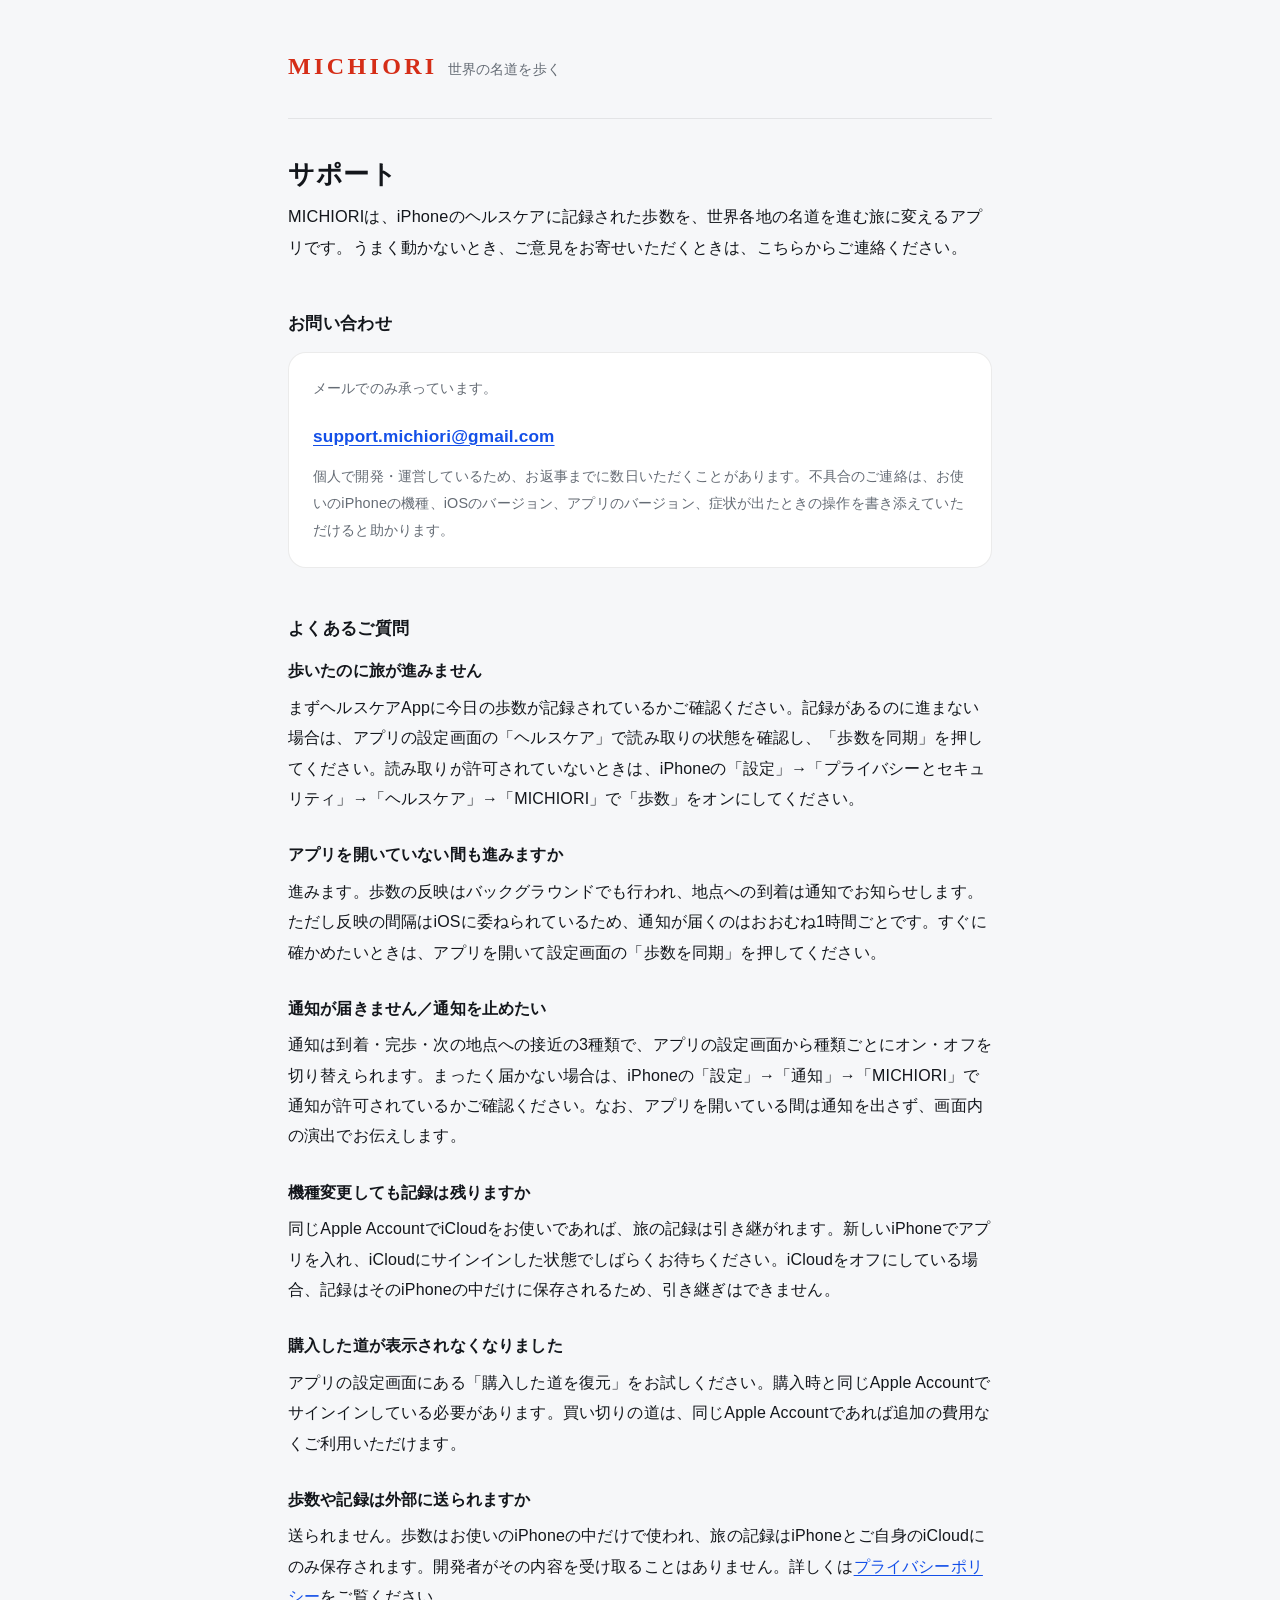
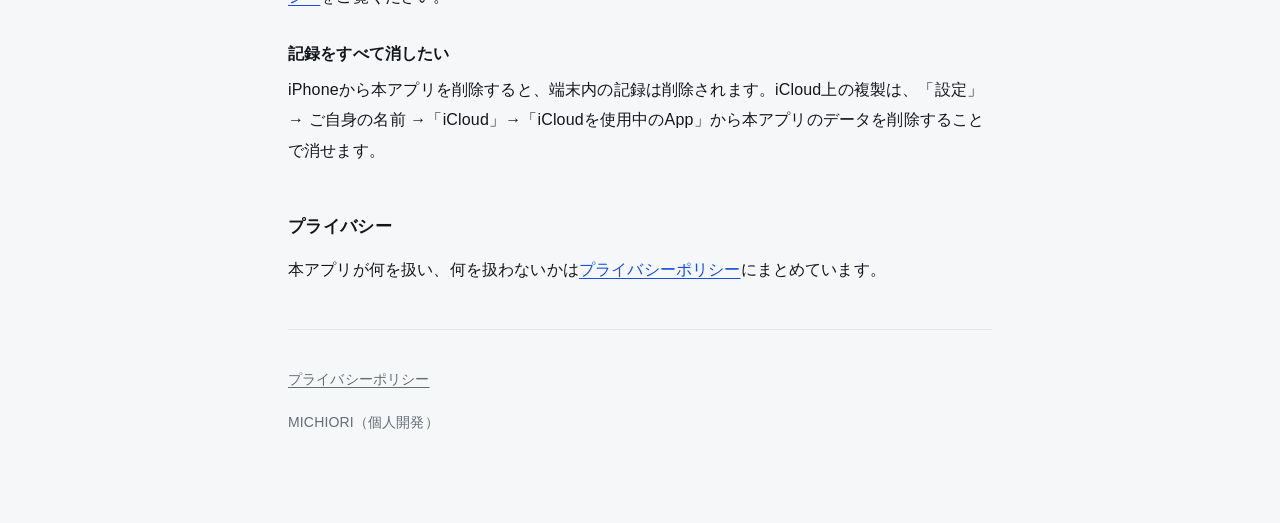
==== index.html @ 14dda712 "サポートページとプライバシーポリシーを公開する" ====
<!doctype html>
<html lang="ja">
  <head>
    <meta charset="utf-8" />
    <meta name="viewport" content="width=device-width, initial-scale=1" />
    <title>サポート｜MICHIORI 世界の名道を歩く</title>
    <meta
      name="description"
      content="iOSアプリMICHIORIのサポートページ。お問い合わせ先、よくあるご質問、プライバシーポリシーへの案内です。"
    />
    <link rel="stylesheet" href="style.css" />
  </head>
  <body>
    <div class="wrap">
      <header class="site">
        <a class="brand" href="./">
          <span class="mark">MICHIORI</span>
          <span class="tag">世界の名道を歩く</span>
        </a>
      </header>

      <main>
        <h1>サポート</h1>
        <p class="lead">
          MICHIORIは、iPhoneのヘルスケアに記録された歩数を、世界各地の名道を進む旅に変えるアプリです。うまく動かないとき、ご意見をお寄せいただくときは、こちらからご連絡ください。
        </p>

        <h2>お問い合わせ</h2>
        <div class="card">
          <p class="note">メールでのみ承っています。</p>
          <a class="contact-mail" href="mailto:support.michiori@gmail.com">support.michiori@gmail.com</a>
          <p class="note">
            個人で開発・運営しているため、お返事までに数日いただくことがあります。不具合のご連絡は、お使いのiPhoneの機種、iOSのバージョン、アプリのバージョン、症状が出たときの操作を書き添えていただけると助かります。
          </p>
        </div>

        <h2>よくあるご質問</h2>
        <div class="faq">
          <h3>歩いたのに旅が進みません</h3>
          <p>
            まずヘルスケアAppに今日の歩数が記録されているかご確認ください。記録があるのに進まない場合は、アプリの設定画面の「ヘルスケア」で読み取りの状態を確認し、「歩数を同期」を押してください。読み取りが許可されていないときは、iPhoneの「設定」→「プライバシーとセキュリティ」→「ヘルスケア」→「MICHIORI」で「歩数」をオンにしてください。
          </p>

          <h3>アプリを開いていない間も進みますか</h3>
          <p>
            進みます。歩数の反映はバックグラウンドでも行われ、地点への到着は通知でお知らせします。ただし反映の間隔はiOSに委ねられているため、通知が届くのはおおむね1時間ごとです。すぐに確かめたいときは、アプリを開いて設定画面の「歩数を同期」を押してください。
          </p>

          <h3>通知が届きません／通知を止めたい</h3>
          <p>
            通知は到着・完歩・次の地点への接近の3種類で、アプリの設定画面から種類ごとにオン・オフを切り替えられます。まったく届かない場合は、iPhoneの「設定」→「通知」→「MICHIORI」で通知が許可されているかご確認ください。なお、アプリを開いている間は通知を出さず、画面内の演出でお伝えします。
          </p>

          <h3>機種変更しても記録は残りますか</h3>
          <p>
            同じApple AccountでiCloudをお使いであれば、旅の記録は引き継がれます。新しいiPhoneでアプリを入れ、iCloudにサインインした状態でしばらくお待ちください。iCloudをオフにしている場合、記録はそのiPhoneの中だけに保存されるため、引き継ぎはできません。
          </p>

          <h3>購入した道が表示されなくなりました</h3>
          <p>
            アプリの設定画面にある「購入した道を復元」をお試しください。購入時と同じApple Accountでサインインしている必要があります。買い切りの道は、同じApple Accountであれば追加の費用なくご利用いただけます。
          </p>

          <h3>歩数や記録は外部に送られますか</h3>
          <p>
            送られません。歩数はお使いのiPhoneの中だけで使われ、旅の記録はiPhoneとご自身のiCloudにのみ保存されます。開発者がその内容を受け取ることはありません。詳しくは<a href="privacy-policy.html">プライバシーポリシー</a>をご覧ください。
          </p>

          <h3>記録をすべて消したい</h3>
          <p>
            iPhoneから本アプリを削除すると、端末内の記録は削除されます。iCloud上の複製は、「設定」→ ご自身の名前 →「iCloud」→「iCloudを使用中のApp」から本アプリのデータを削除することで消せます。
          </p>
        </div>

        <h2>プライバシー</h2>
        <p>
          本アプリが何を扱い、何を扱わないかは<a href="privacy-policy.html">プライバシーポリシー</a>にまとめています。
        </p>
      </main>

      <hr />
      <footer class="site">
        <p>
          <a href="privacy-policy.html">プライバシーポリシー</a>
        </p>
        <p>MICHIORI（個人開発）</p>
      </footer>
    </div>
  </body>
</html>
---- style.css ----
:root {
  --paper: #f6f7f9;
  --surface: #ffffff;
  --text: #13161b;
  --muted: #656c75;
  --blue: #134fe8;
  --vermilion: #d52d17;
  --line: rgba(0, 0, 0, 0.08);
}

@media (prefers-color-scheme: dark) {
  :root {
    --paper: #14161a;
    --surface: #1c1f25;
    --text: #eceef2;
    --muted: #a0a7b2;
    --blue: #7fa0ff;
    --vermilion: #ff7a5e;
    --line: rgba(255, 255, 255, 0.12);
  }
}

* {
  box-sizing: border-box;
}

html {
  -webkit-text-size-adjust: 100%;
}

body {
  margin: 0;
  padding: 0 20px 72px;
  background: var(--paper);
  color: var(--text);
  font-family: -apple-system, BlinkMacSystemFont, "Hiragino Sans", "Noto Sans JP",
    "Yu Gothic", sans-serif;
  font-size: 16px;
  line-height: 1.9;
  letter-spacing: 0.01em;
}

.wrap {
  max-width: 44rem;
  margin: 0 auto;
}

header.site {
  padding: 44px 0 28px;
  border-bottom: 1px solid var(--line);
  margin-bottom: 36px;
}

.brand {
  display: inline-flex;
  align-items: baseline;
  gap: 10px;
  text-decoration: none;
  color: inherit;
}

.brand .mark {
  font-family: "Hiragino Mincho ProN", "Yu Mincho", "Noto Serif JP", serif;
  font-size: 1.5rem;
  font-weight: 600;
  letter-spacing: 0.14em;
  color: var(--vermilion);
}

.brand .tag {
  font-size: 0.875rem;
  color: var(--muted);
}

h1 {
  font-size: 1.6rem;
  line-height: 1.5;
  margin: 0 0 8px;
  letter-spacing: 0.02em;
}

h2 {
  font-size: 1.075rem;
  margin: 40px 0 12px;
  padding-top: 4px;
  letter-spacing: 0.02em;
}

h3 {
  font-size: 1rem;
  margin: 28px 0 6px;
}

p,
ul,
ol {
  margin: 0 0 16px;
}

ul,
ol {
  padding-left: 1.35em;
}

li {
  margin-bottom: 8px;
}

a {
  color: var(--blue);
  text-underline-offset: 3px;
}

strong {
  font-weight: 600;
}

.updated {
  color: var(--muted);
  font-size: 0.875rem;
  margin-bottom: 32px;
}

.lead {
  font-size: 1.02rem;
}

.card {
  background: var(--surface);
  border: 1px solid var(--line);
  border-radius: 18px;
  padding: 22px 24px;
  margin: 0 0 20px;
}

.card p:last-child,
.card ul:last-child {
  margin-bottom: 0;
}

.contact-mail {
  display: inline-block;
  font-size: 1.075rem;
  font-weight: 600;
  margin: 2px 0 10px;
  word-break: break-all;
}

.note {
  color: var(--muted);
  font-size: 0.9rem;
}

.faq h3 {
  margin-top: 26px;
}

.faq h3:first-of-type {
  margin-top: 0;
}

hr {
  border: 0;
  border-top: 1px solid var(--line);
  margin: 44px 0 28px;
}

footer.site {
  color: var(--muted);
  font-size: 0.875rem;
  padding-top: 8px;
}

footer.site a {
  color: var(--muted);
}
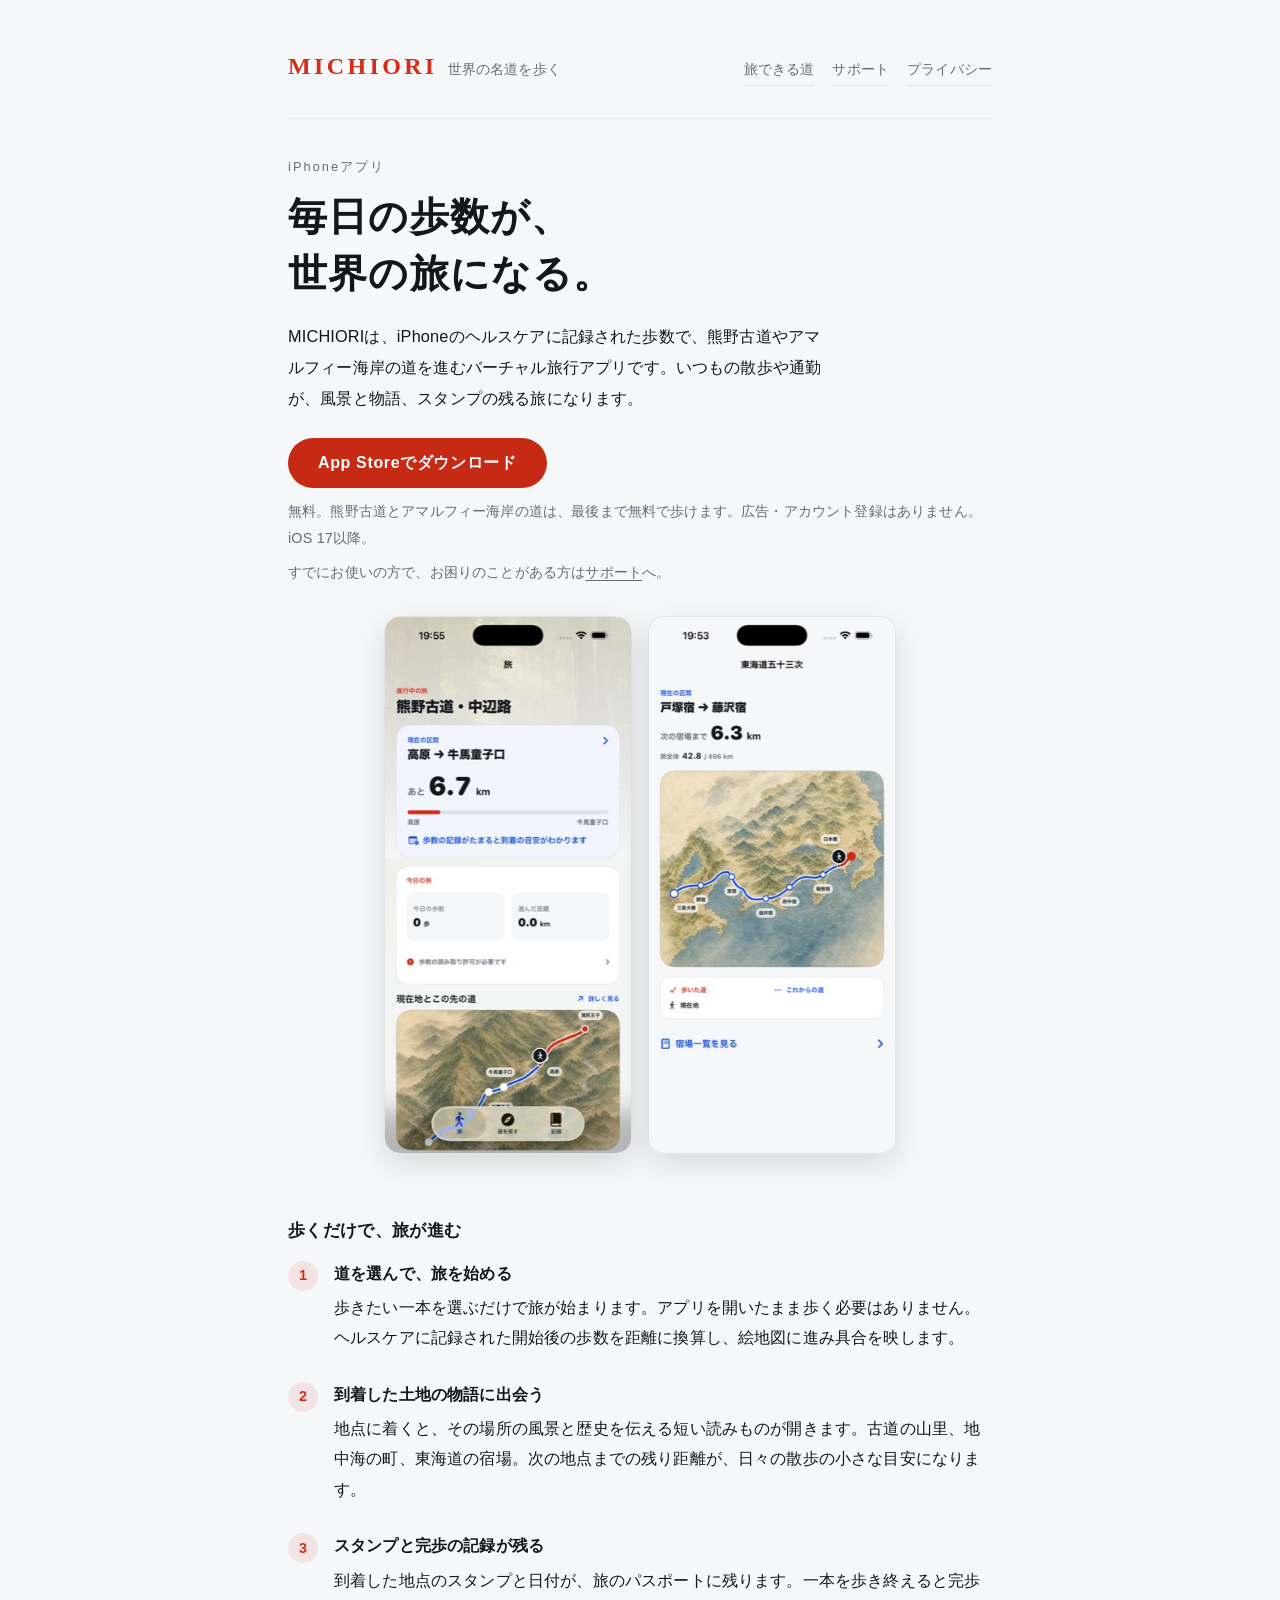
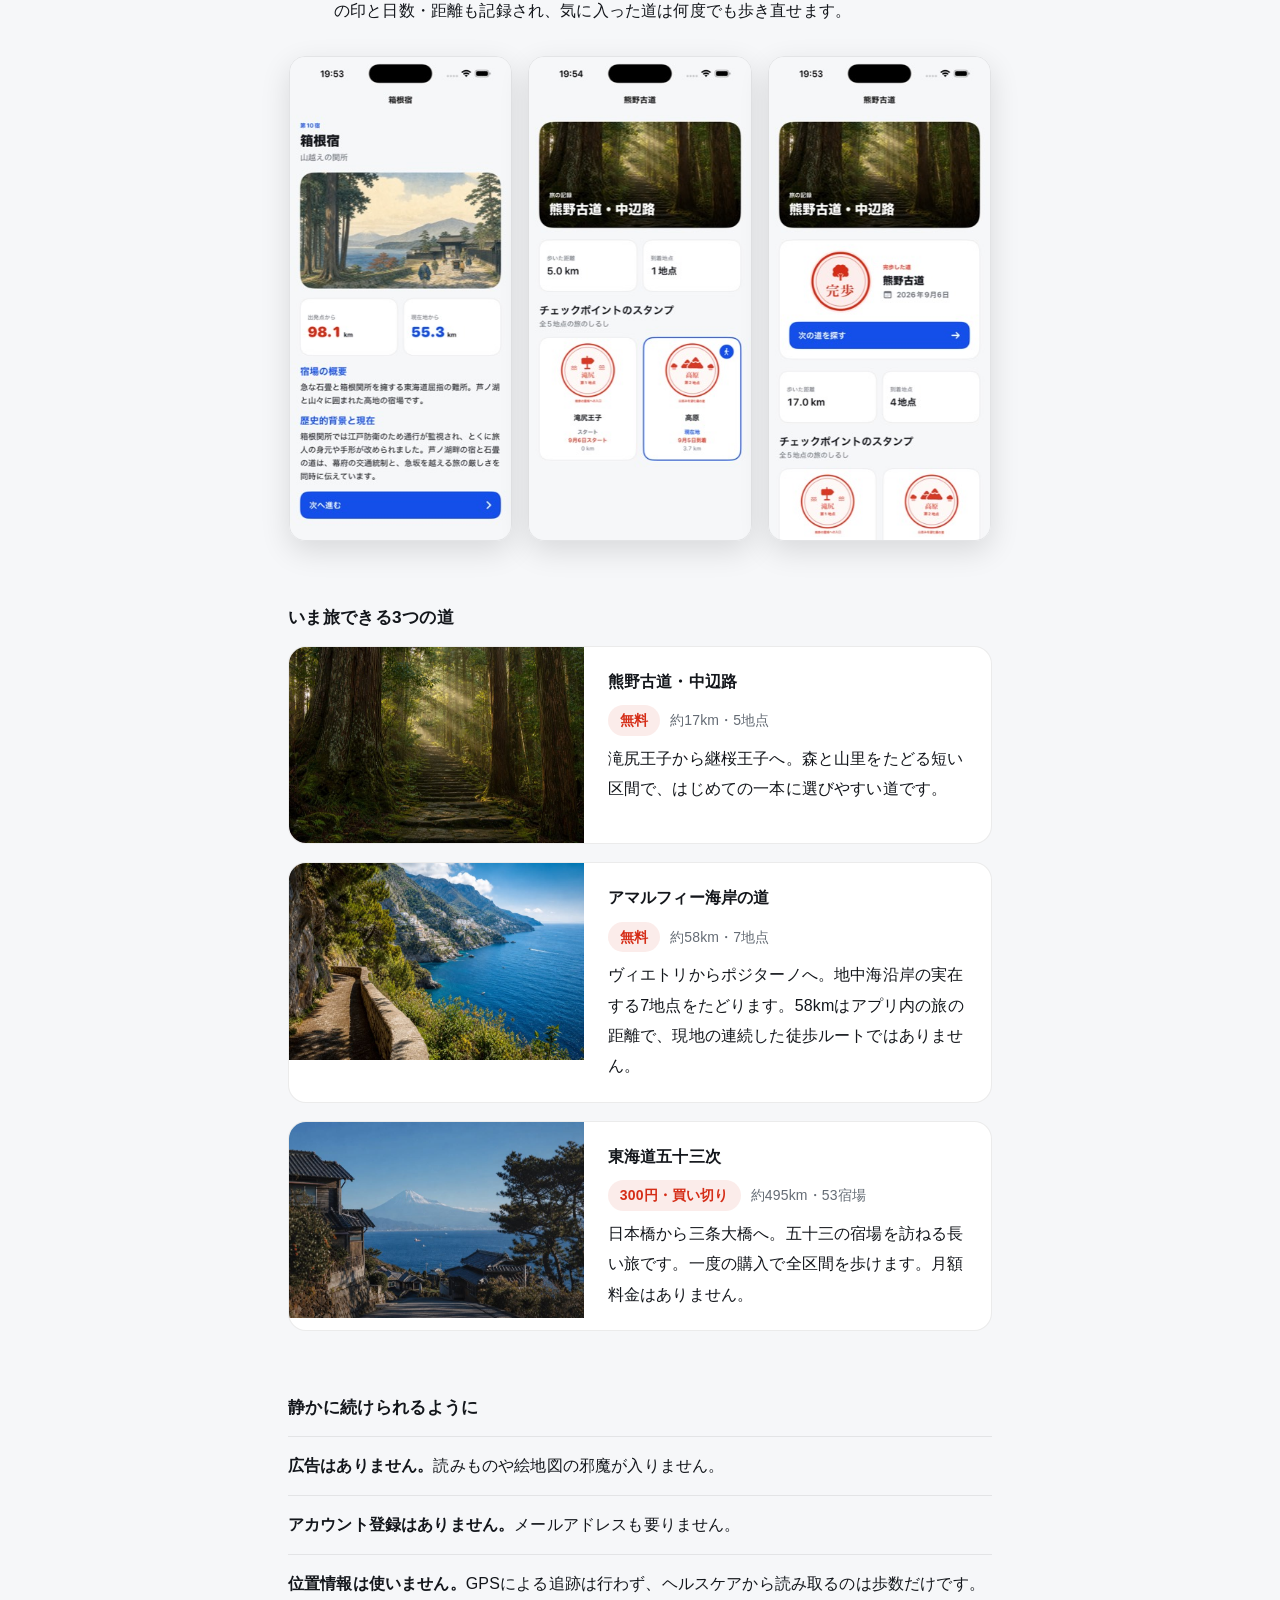
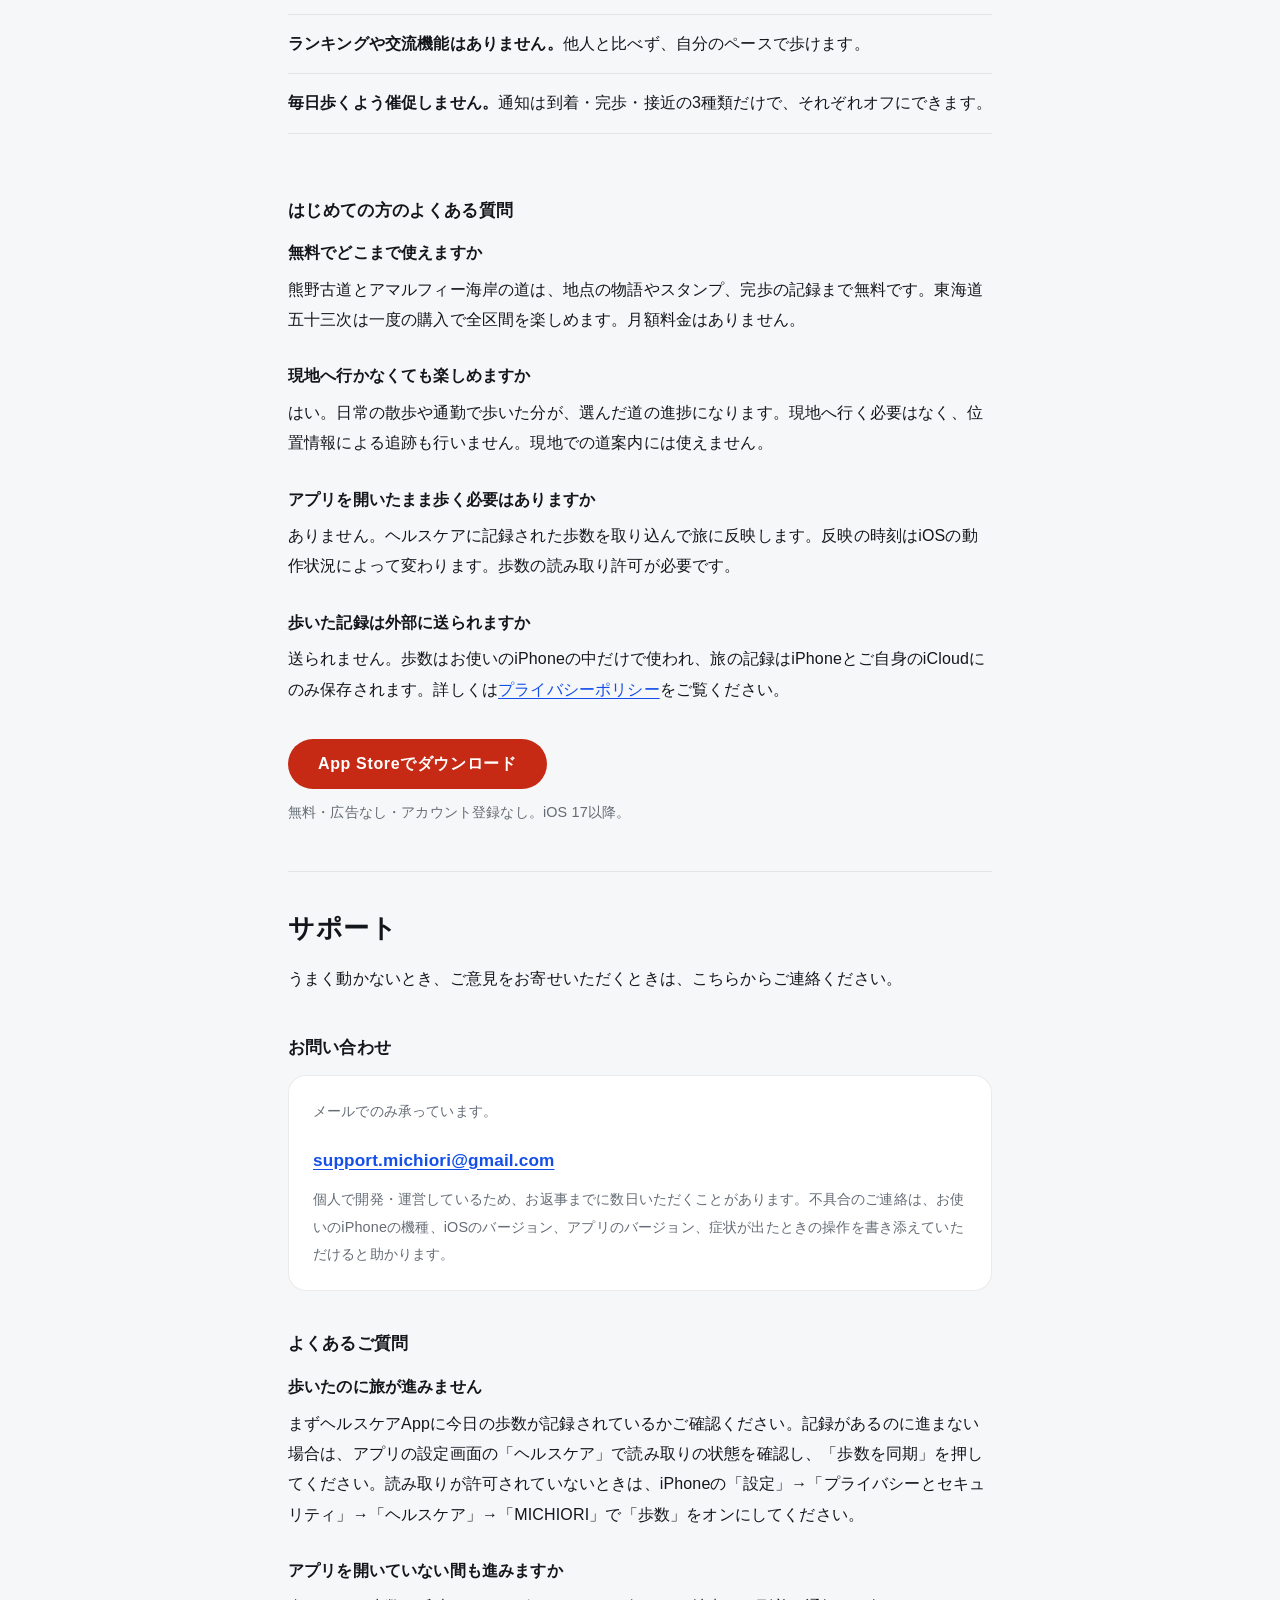
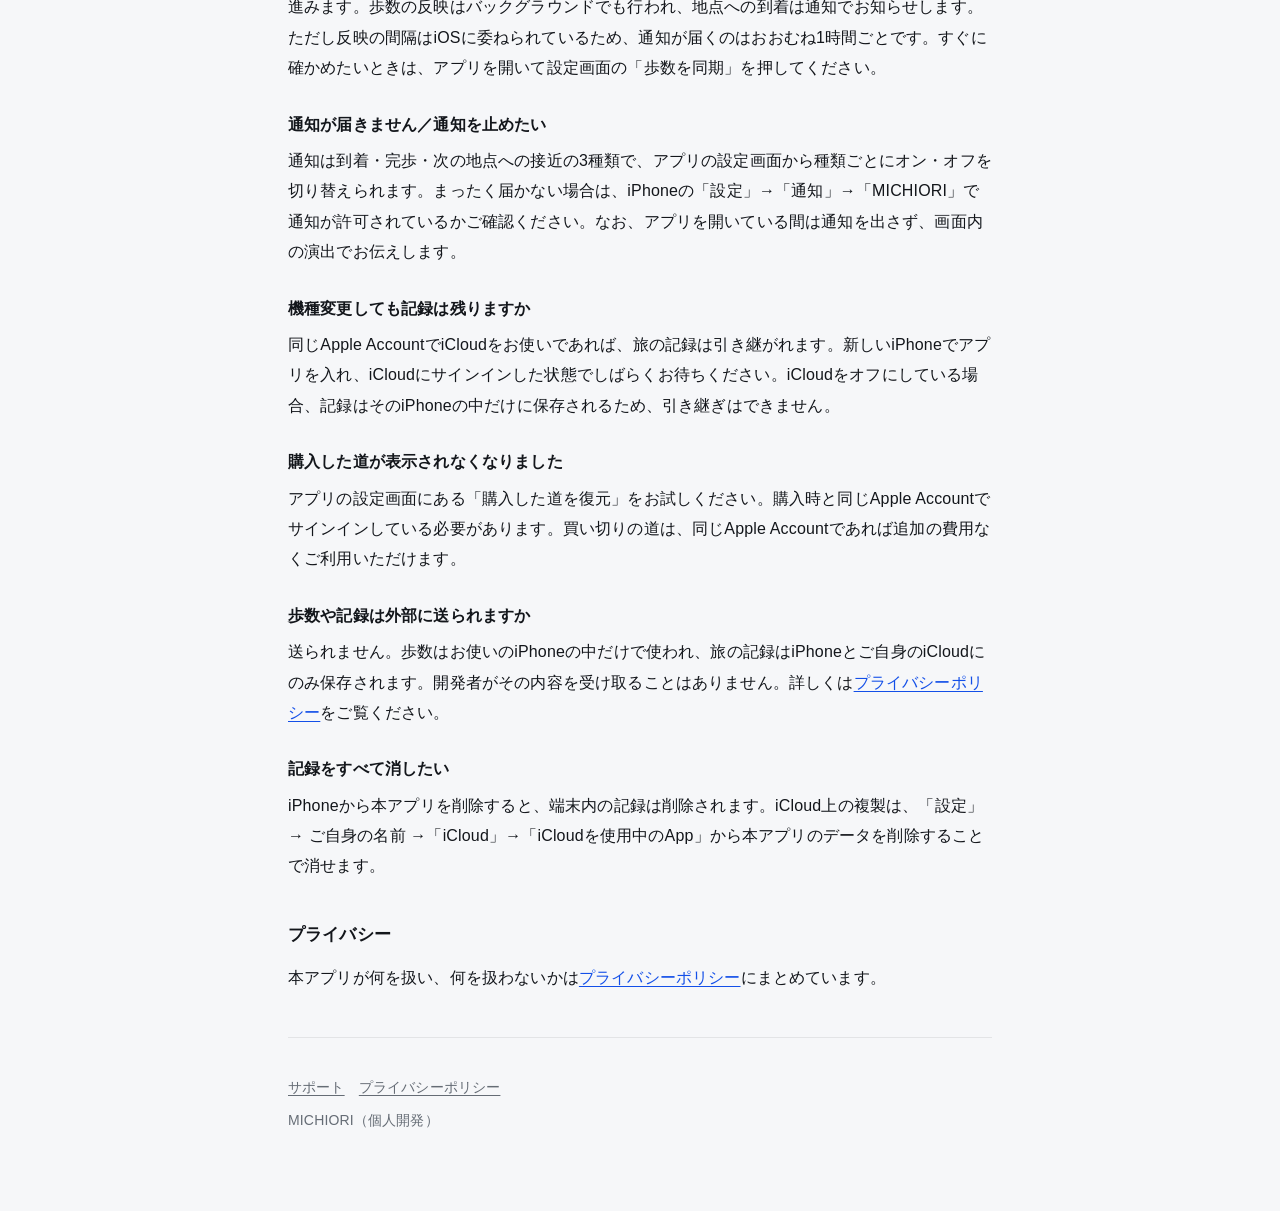
==== commit 4faad1d9: "トップページをサポート兼LPにする App Store Connectに登録済みのサポートURLがルートであるため、ページを 分けず、上半分にアプリの紹介、下半分に従来のサポートを置いた1枚にする。 " ====
--- a/index.html
+++ b/index.html
@@ -3,11 +3,32 @@
   <head>
     <meta charset="utf-8" />
     <meta name="viewport" content="width=device-width, initial-scale=1" />
-    <title>サポート｜MICHIORI 世界の名道を歩く</title>
+    <title>MICHIORI｜歩数で世界の名道を旅する iPhoneアプリ</title>
     <meta
       name="description"
-      content="iOSアプリMICHIORIのサポートページ。お問い合わせ先、よくあるご質問、プライバシーポリシーへの案内です。"
+      content="MICHIORIは、iPhoneのヘルスケアに記録された歩数で熊野古道やアマルフィー海岸の道を進むバーチャル旅行アプリ。到着した土地の風景と物語、スタンプが旅のパスポートに残ります。2つの道は最後まで無料。広告・アカウント登録はありません。"
     />
+    <meta name="apple-itunes-app" content="app-id=6800734656" />
+    <link rel="canonical" href="https://michiori.pages.dev/" />
+    <link rel="icon" href="images/favicon.png" sizes="64x64" />
+    <link rel="apple-touch-icon" href="images/apple-touch-icon.png" />
+    <meta name="theme-color" content="#f6f7f9" media="(prefers-color-scheme: light)" />
+    <meta name="theme-color" content="#14161a" media="(prefers-color-scheme: dark)" />
+
+    <meta property="og:type" content="website" />
+    <meta property="og:site_name" content="MICHIORI" />
+    <meta property="og:url" content="https://michiori.pages.dev/" />
+    <meta property="og:title" content="MICHIORI｜歩数で世界の名道を旅する" />
+    <meta
+      property="og:description"
+      content="いつもの散歩で、熊野古道やアマルフィー海岸を旅しませんか。毎日の歩数で絵地図を進み、到着した土地の風景と物語、スタンプを集めるバーチャル旅行アプリ。2つの道は最後まで無料。"
+    />
+    <meta property="og:image" content="https://michiori.pages.dev/images/ogp.jpg" />
+    <meta property="og:image:width" content="1200" />
+    <meta property="og:image:height" content="630" />
+    <meta property="og:locale" content="ja_JP" />
+    <meta name="twitter:card" content="summary_large_image" />
+
     <link rel="stylesheet" href="style.css" />
   </head>
   <body>
@@ -17,71 +38,257 @@
           <span class="mark">MICHIORI</span>
           <span class="tag">世界の名道を歩く</span>
         </a>
+        <nav class="site-nav" aria-label="ページ内">
+          <a href="#routes">旅できる道</a>
+          <a href="#support">サポート</a>
+          <a href="privacy-policy.html">プライバシー</a>
+        </nav>
       </header>
 
       <main>
-        <h1>サポート</h1>
-        <p class="lead">
-          MICHIORIは、iPhoneのヘルスケアに記録された歩数を、世界各地の名道を進む旅に変えるアプリです。うまく動かないとき、ご意見をお寄せいただくときは、こちらからご連絡ください。
-        </p>
-
-        <h2>お問い合わせ</h2>
-        <div class="card">
-          <p class="note">メールでのみ承っています。</p>
-          <a class="contact-mail" href="mailto:support.michiori@gmail.com">support.michiori@gmail.com</a>
-          <p class="note">
-            個人で開発・運営しているため、お返事までに数日いただくことがあります。不具合のご連絡は、お使いのiPhoneの機種、iOSのバージョン、アプリのバージョン、症状が出たときの操作を書き添えていただけると助かります。
-          </p>
-        </div>
-
-        <h2>よくあるご質問</h2>
-        <div class="faq">
-          <h3>歩いたのに旅が進みません</h3>
+        <section class="hero">
+          <p class="eyebrow">iPhoneアプリ</p>
+          <h1>毎日の歩数が、<br />世界の旅になる。</h1>
+          <p class="lead">
+            MICHIORIは、iPhoneのヘルスケアに記録された歩数で、熊野古道やアマルフィー海岸の道を進むバーチャル旅行アプリです。いつもの散歩や通勤が、風景と物語、スタンプの残る旅になります。
+          </p>
+          <p class="cta">
+            <a class="button" href="https://apps.apple.com/app/id6800734656">App Storeでダウンロード</a>
+          </p>
+          <p class="note cta-note">
+            無料。熊野古道とアマルフィー海岸の道は、最後まで無料で歩けます。広告・アカウント登録はありません。iOS 17以降。
+          </p>
+          <p class="note support-hint">
+            すでにお使いの方で、お困りのことがある方は<a href="#support">サポート</a>へ。
+          </p>
+          <div class="shots hero-shots">
+            <img
+              src="images/screen-journey.jpg"
+              width="660"
+              height="1434"
+              alt="熊野古道・中辺路の旅の画面。高原から牛馬童子口まであと6.7kmと表示されている"
+            />
+            <img
+              src="images/screen-map.jpg"
+              width="660"
+              height="1434"
+              alt="東海道五十三次の絵地図。歩いた道と、これからの道が色分けして描かれている"
+            />
+          </div>
+        </section>
+
+        <section class="steps" id="how">
+          <h2>歩くだけで、旅が進む</h2>
+          <ol class="step-list">
+            <li>
+              <h3>道を選んで、旅を始める</h3>
+              <p>
+                歩きたい一本を選ぶだけで旅が始まります。アプリを開いたまま歩く必要はありません。ヘルスケアに記録された開始後の歩数を距離に換算し、絵地図に進み具合を映します。
+              </p>
+            </li>
+            <li>
+              <h3>到着した土地の物語に出会う</h3>
+              <p>
+                地点に着くと、その場所の風景と歴史を伝える短い読みものが開きます。古道の山里、地中海の町、東海道の宿場。次の地点までの残り距離が、日々の散歩の小さな目安になります。
+              </p>
+            </li>
+            <li>
+              <h3>スタンプと完歩の記録が残る</h3>
+              <p>
+                到着した地点のスタンプと日付が、旅のパスポートに残ります。一本を歩き終えると完歩の印と日数・距離も記録され、気に入った道は何度でも歩き直せます。
+              </p>
+            </li>
+          </ol>
+          <div class="shots">
+            <img
+              src="images/screen-checkpoint.jpg"
+              width="660"
+              height="1434"
+              alt="東海道の箱根宿の読みもの画面。峠の風景画と、宿場の概要・歴史が並んでいる"
+            />
+            <img
+              src="images/screen-passport.jpg"
+              width="660"
+              height="1434"
+              alt="旅のパスポート画面。熊野古道のチェックポイントのスタンプが日付とともに並んでいる"
+            />
+            <img
+              src="images/screen-completed.jpg"
+              width="660"
+              height="1434"
+              alt="熊野古道を歩き終えた画面。完歩の印と、17.0km・4地点の記録が表示されている"
+            />
+          </div>
+        </section>
+
+        <section id="routes">
+          <h2>いま旅できる3つの道</h2>
+          <div class="routes">
+            <article class="route">
+              <img
+                src="images/route-kumano.jpg"
+                width="880"
+                height="587"
+                loading="lazy"
+                alt="熊野古道の杉木立に射し込む光と、苔むした石段"
+              />
+              <div class="route-body">
+                <h3>熊野古道・中辺路</h3>
+                <p class="meta"><span class="price free">無料</span><span>約17km・5地点</span></p>
+                <p>
+                  滝尻王子から継桜王子へ。森と山里をたどる短い区間で、はじめての一本に選びやすい道です。
+                </p>
+              </div>
+            </article>
+
+            <article class="route">
+              <img
+                src="images/route-amalfi.jpg"
+                width="880"
+                height="587"
+                loading="lazy"
+                alt="アマルフィー海岸の遊歩道から見た、崖沿いの町と地中海"
+              />
+              <div class="route-body">
+                <h3>アマルフィー海岸の道</h3>
+                <p class="meta"><span class="price free">無料</span><span>約58km・7地点</span></p>
+                <p>
+                  ヴィエトリからポジターノへ。地中海沿岸の実在する7地点をたどります。58kmはアプリ内の旅の距離で、現地の連続した徒歩ルートではありません。
+                </p>
+              </div>
+            </article>
+
+            <article class="route">
+              <img
+                src="images/route-tokaido.jpg"
+                width="880"
+                height="587"
+                loading="lazy"
+                alt="海沿いの街道から富士山を望む、東海道の風景"
+              />
+              <div class="route-body">
+                <h3>東海道五十三次</h3>
+                <p class="meta"><span class="price">300円・買い切り</span><span>約495km・53宿場</span></p>
+                <p>
+                  日本橋から三条大橋へ。五十三の宿場を訪ねる長い旅です。一度の購入で全区間を歩けます。月額料金はありません。
+                </p>
+              </div>
+            </article>
+          </div>
+        </section>
+
+        <section id="quiet">
+          <h2>静かに続けられるように</h2>
+          <ul class="quiet-list">
+            <li><strong>広告はありません。</strong>読みものや絵地図の邪魔が入りません。</li>
+            <li><strong>アカウント登録はありません。</strong>メールアドレスも要りません。</li>
+            <li>
+              <strong>位置情報は使いません。</strong>GPSによる追跡は行わず、ヘルスケアから読み取るのは歩数だけです。
+            </li>
+            <li>
+              <strong>ランキングや交流機能はありません。</strong>他人と比べず、自分のペースで歩けます。
+            </li>
+            <li>
+              <strong>毎日歩くよう催促しません。</strong>通知は到着・完歩・接近の3種類だけで、それぞれオフにできます。
+            </li>
+          </ul>
+        </section>
+
+        <section id="faq-start">
+          <h2>はじめての方のよくある質問</h2>
+          <div class="faq">
+            <h3>無料でどこまで使えますか</h3>
+            <p>
+              熊野古道とアマルフィー海岸の道は、地点の物語やスタンプ、完歩の記録まで無料です。東海道五十三次は一度の購入で全区間を楽しめます。月額料金はありません。
+            </p>
+
+            <h3>現地へ行かなくても楽しめますか</h3>
+            <p>
+              はい。日常の散歩や通勤で歩いた分が、選んだ道の進捗になります。現地へ行く必要はなく、位置情報による追跡も行いません。現地での道案内には使えません。
+            </p>
+
+            <h3>アプリを開いたまま歩く必要はありますか</h3>
+            <p>
+              ありません。ヘルスケアに記録された歩数を取り込んで旅に反映します。反映の時刻はiOSの動作状況によって変わります。歩数の読み取り許可が必要です。
+            </p>
+
+            <h3>歩いた記録は外部に送られますか</h3>
+            <p>
+              送られません。歩数はお使いのiPhoneの中だけで使われ、旅の記録はiPhoneとご自身のiCloudにのみ保存されます。詳しくは<a href="privacy-policy.html">プライバシーポリシー</a>をご覧ください。
+            </p>
+          </div>
+          <p class="cta cta-tail">
+            <a class="button" href="https://apps.apple.com/app/id6800734656">App Storeでダウンロード</a>
+          </p>
+          <p class="note cta-note">無料・広告なし・アカウント登録なし。iOS 17以降。</p>
+        </section>
+
+        <hr />
+
+        <section id="support">
+          <h2 class="section-lead">サポート</h2>
           <p>
-            まずヘルスケアAppに今日の歩数が記録されているかご確認ください。記録があるのに進まない場合は、アプリの設定画面の「ヘルスケア」で読み取りの状態を確認し、「歩数を同期」を押してください。読み取りが許可されていないときは、iPhoneの「設定」→「プライバシーとセキュリティ」→「ヘルスケア」→「MICHIORI」で「歩数」をオンにしてください。
-          </p>
-
-          <h3>アプリを開いていない間も進みますか</h3>
+            うまく動かないとき、ご意見をお寄せいただくときは、こちらからご連絡ください。
+          </p>
+
+          <h3 class="sub">お問い合わせ</h3>
+          <div class="card">
+            <p class="note">メールでのみ承っています。</p>
+            <a class="contact-mail" href="mailto:support.michiori@gmail.com">support.michiori@gmail.com</a>
+            <p class="note">
+              個人で開発・運営しているため、お返事までに数日いただくことがあります。不具合のご連絡は、お使いのiPhoneの機種、iOSのバージョン、アプリのバージョン、症状が出たときの操作を書き添えていただけると助かります。
+            </p>
+          </div>
+
+          <h3 class="sub">よくあるご質問</h3>
+          <div class="faq">
+            <h4>歩いたのに旅が進みません</h4>
+            <p>
+              まずヘルスケアAppに今日の歩数が記録されているかご確認ください。記録があるのに進まない場合は、アプリの設定画面の「ヘルスケア」で読み取りの状態を確認し、「歩数を同期」を押してください。読み取りが許可されていないときは、iPhoneの「設定」→「プライバシーとセキュリティ」→「ヘルスケア」→「MICHIORI」で「歩数」をオンにしてください。
+            </p>
+
+            <h4>アプリを開いていない間も進みますか</h4>
+            <p>
+              進みます。歩数の反映はバックグラウンドでも行われ、地点への到着は通知でお知らせします。ただし反映の間隔はiOSに委ねられているため、通知が届くのはおおむね1時間ごとです。すぐに確かめたいときは、アプリを開いて設定画面の「歩数を同期」を押してください。
+            </p>
+
+            <h4>通知が届きません／通知を止めたい</h4>
+            <p>
+              通知は到着・完歩・次の地点への接近の3種類で、アプリの設定画面から種類ごとにオン・オフを切り替えられます。まったく届かない場合は、iPhoneの「設定」→「通知」→「MICHIORI」で通知が許可されているかご確認ください。なお、アプリを開いている間は通知を出さず、画面内の演出でお伝えします。
+            </p>
+
+            <h4>機種変更しても記録は残りますか</h4>
+            <p>
+              同じApple AccountでiCloudをお使いであれば、旅の記録は引き継がれます。新しいiPhoneでアプリを入れ、iCloudにサインインした状態でしばらくお待ちください。iCloudをオフにしている場合、記録はそのiPhoneの中だけに保存されるため、引き継ぎはできません。
+            </p>
+
+            <h4>購入した道が表示されなくなりました</h4>
+            <p>
+              アプリの設定画面にある「購入した道を復元」をお試しください。購入時と同じApple Accountでサインインしている必要があります。買い切りの道は、同じApple Accountであれば追加の費用なくご利用いただけます。
+            </p>
+
+            <h4>歩数や記録は外部に送られますか</h4>
+            <p>
+              送られません。歩数はお使いのiPhoneの中だけで使われ、旅の記録はiPhoneとご自身のiCloudにのみ保存されます。開発者がその内容を受け取ることはありません。詳しくは<a href="privacy-policy.html">プライバシーポリシー</a>をご覧ください。
+            </p>
+
+            <h4>記録をすべて消したい</h4>
+            <p>
+              iPhoneから本アプリを削除すると、端末内の記録は削除されます。iCloud上の複製は、「設定」→ ご自身の名前 →「iCloud」→「iCloudを使用中のApp」から本アプリのデータを削除することで消せます。
+            </p>
+          </div>
+
+          <h3 class="sub">プライバシー</h3>
           <p>
-            進みます。歩数の反映はバックグラウンドでも行われ、地点への到着は通知でお知らせします。ただし反映の間隔はiOSに委ねられているため、通知が届くのはおおむね1時間ごとです。すぐに確かめたいときは、アプリを開いて設定画面の「歩数を同期」を押してください。
-          </p>
-
-          <h3>通知が届きません／通知を止めたい</h3>
-          <p>
-            通知は到着・完歩・次の地点への接近の3種類で、アプリの設定画面から種類ごとにオン・オフを切り替えられます。まったく届かない場合は、iPhoneの「設定」→「通知」→「MICHIORI」で通知が許可されているかご確認ください。なお、アプリを開いている間は通知を出さず、画面内の演出でお伝えします。
-          </p>
-
-          <h3>機種変更しても記録は残りますか</h3>
-          <p>
-            同じApple AccountでiCloudをお使いであれば、旅の記録は引き継がれます。新しいiPhoneでアプリを入れ、iCloudにサインインした状態でしばらくお待ちください。iCloudをオフにしている場合、記録はそのiPhoneの中だけに保存されるため、引き継ぎはできません。
-          </p>
-
-          <h3>購入した道が表示されなくなりました</h3>
-          <p>
-            アプリの設定画面にある「購入した道を復元」をお試しください。購入時と同じApple Accountでサインインしている必要があります。買い切りの道は、同じApple Accountであれば追加の費用なくご利用いただけます。
-          </p>
-
-          <h3>歩数や記録は外部に送られますか</h3>
-          <p>
-            送られません。歩数はお使いのiPhoneの中だけで使われ、旅の記録はiPhoneとご自身のiCloudにのみ保存されます。開発者がその内容を受け取ることはありません。詳しくは<a href="privacy-policy.html">プライバシーポリシー</a>をご覧ください。
-          </p>
-
-          <h3>記録をすべて消したい</h3>
-          <p>
-            iPhoneから本アプリを削除すると、端末内の記録は削除されます。iCloud上の複製は、「設定」→ ご自身の名前 →「iCloud」→「iCloudを使用中のApp」から本アプリのデータを削除することで消せます。
-          </p>
-        </div>
-
-        <h2>プライバシー</h2>
-        <p>
-          本アプリが何を扱い、何を扱わないかは<a href="privacy-policy.html">プライバシーポリシー</a>にまとめています。
-        </p>
+            本アプリが何を扱い、何を扱わないかは<a href="privacy-policy.html">プライバシーポリシー</a>にまとめています。
+          </p>
+        </section>
       </main>
 
       <hr />
       <footer class="site">
         <p>
-          <a href="privacy-policy.html">プライバシーポリシー</a>
+          <a href="#support">サポート</a>　<a href="privacy-policy.html">プライバシーポリシー</a>
         </p>
         <p>MICHIORI（個人開発）</p>
       </footer>
--- a/style.css
+++ b/style.css
@@ -174,3 +174,307 @@
 footer.site a {
   color: var(--muted);
 }
+
+/* ------------------------------------------------------------------
+   LP（トップページ）用。サポート・ポリシーの既存要素には触れない。
+   ------------------------------------------------------------------ */
+
+:root {
+  --cta-bg: #c62a15;
+  --cta-text: #ffffff;
+  --accent-soft: rgba(213, 45, 23, 0.09);
+}
+
+@media (prefers-color-scheme: dark) {
+  :root {
+    --cta-bg: #ff7a5e;
+    --cta-text: #241009;
+    --accent-soft: rgba(255, 122, 94, 0.13);
+  }
+}
+
+header.site {
+  display: flex;
+  flex-wrap: wrap;
+  align-items: baseline;
+  justify-content: space-between;
+  gap: 8px 20px;
+}
+
+.site-nav {
+  display: flex;
+  flex-wrap: wrap;
+  gap: 18px;
+  font-size: 0.9rem;
+}
+
+.site-nav a {
+  color: var(--muted);
+  text-decoration: none;
+  border-bottom: 1px solid var(--line);
+  padding-bottom: 2px;
+}
+
+.site-nav a:hover {
+  color: var(--text);
+}
+
+section {
+  scroll-margin-top: 20px;
+}
+
+main > section + section {
+  margin-top: 56px;
+}
+
+.eyebrow {
+  color: var(--muted);
+  font-size: 0.8rem;
+  letter-spacing: 0.16em;
+  margin: 0 0 10px;
+}
+
+.hero h1 {
+  font-size: clamp(1.75rem, 6.4vw, 2.45rem);
+  line-height: 1.45;
+  letter-spacing: 0.03em;
+  margin-bottom: 18px;
+}
+
+.hero .lead {
+  max-width: 34rem;
+}
+
+.cta {
+  margin: 24px 0 10px;
+}
+
+.button {
+  display: inline-block;
+  background: var(--cta-bg);
+  color: var(--cta-text);
+  font-size: 1rem;
+  font-weight: 600;
+  letter-spacing: 0.04em;
+  text-decoration: none;
+  padding: 14px 30px;
+  border-radius: 999px;
+  line-height: 1.4;
+}
+
+.button:hover {
+  opacity: 0.88;
+}
+
+.button:focus-visible,
+a:focus-visible {
+  outline: 2px solid var(--cta-bg);
+  outline-offset: 3px;
+}
+
+.cta-note {
+  margin-bottom: 6px;
+}
+
+.support-hint {
+  margin-bottom: 0;
+}
+
+.support-hint a {
+  color: var(--muted);
+}
+
+.cta-tail {
+  margin-top: 34px;
+}
+
+.shots {
+  display: flex;
+  flex-wrap: wrap;
+  justify-content: center;
+  gap: 16px;
+  margin-top: 30px;
+}
+
+.shots img {
+  width: calc(33.333% - 11px);
+  min-width: 150px;
+  max-width: 228px;
+  height: auto;
+  border-radius: 16px;
+  border: 1px solid var(--line);
+  box-shadow: 0 10px 30px rgba(0, 0, 0, 0.12);
+}
+
+.hero-shots img {
+  width: calc(50% - 8px);
+  max-width: 248px;
+}
+
+.step-list {
+  list-style: none;
+  counter-reset: step;
+  padding: 0;
+  margin: 0;
+}
+
+.step-list li {
+  counter-increment: step;
+  position: relative;
+  padding-left: 46px;
+  margin-bottom: 26px;
+}
+
+.step-list li::before {
+  content: counter(step);
+  position: absolute;
+  left: 0;
+  top: 2px;
+  width: 30px;
+  height: 30px;
+  border-radius: 50%;
+  background: var(--accent-soft);
+  color: var(--vermilion);
+  font-size: 0.9rem;
+  font-weight: 600;
+  display: flex;
+  align-items: center;
+  justify-content: center;
+}
+
+.step-list h3 {
+  margin: 0 0 4px;
+}
+
+.step-list p {
+  margin-bottom: 0;
+}
+
+.routes {
+  display: flex;
+  flex-direction: column;
+  gap: 18px;
+}
+
+.route {
+  background: var(--surface);
+  border: 1px solid var(--line);
+  border-radius: 18px;
+  overflow: hidden;
+}
+
+.route img {
+  display: block;
+  width: 100%;
+  height: auto;
+}
+
+.route-body {
+  padding: 18px 22px 20px;
+}
+
+.route h3 {
+  margin: 0 0 8px;
+}
+
+.route p {
+  margin-bottom: 0;
+}
+
+.route .meta {
+  display: flex;
+  flex-wrap: wrap;
+  align-items: center;
+  gap: 10px;
+  color: var(--muted);
+  font-size: 0.875rem;
+  margin-bottom: 8px;
+}
+
+.price {
+  background: var(--accent-soft);
+  color: var(--vermilion);
+  font-weight: 600;
+  border-radius: 999px;
+  padding: 2px 12px;
+}
+
+@media (min-width: 34rem) {
+  .route {
+    display: flex;
+    align-items: stretch;
+  }
+
+  .route img {
+    width: 42%;
+    height: 100%;
+    object-fit: cover;
+  }
+
+  .route-body {
+    width: 58%;
+    padding: 20px 24px;
+  }
+}
+
+.quiet-list {
+  list-style: none;
+  padding: 0;
+  margin: 0;
+}
+
+.quiet-list li {
+  border-top: 1px solid var(--line);
+  padding: 14px 0;
+  margin: 0;
+}
+
+.quiet-list li:last-child {
+  border-bottom: 1px solid var(--line);
+}
+
+#support .section-lead {
+  font-size: 1.6rem;
+  margin-top: 0;
+}
+
+#support h3.sub {
+  font-size: 1.075rem;
+  margin: 36px 0 12px;
+}
+
+#support .faq h4 {
+  font-size: 1rem;
+  margin: 26px 0 6px;
+}
+
+#support .faq h4:first-of-type {
+  margin-top: 0;
+}
+
+footer.site p {
+  margin-bottom: 6px;
+}
+
+/* 狭い画面では画面写真を横スクロールの一列にする（2枚＋1枚の折り返しを避ける） */
+@media (max-width: 33.999rem) {
+  .shots {
+    flex-wrap: nowrap;
+    justify-content: flex-start;
+    overflow-x: auto;
+    scroll-snap-type: x mandatory;
+    -webkit-overflow-scrolling: touch;
+    margin-left: -20px;
+    margin-right: -20px;
+    padding: 4px 20px 10px;
+  }
+
+  .shots img,
+  .hero-shots img {
+    flex: 0 0 auto;
+    width: 62%;
+    min-width: 0;
+    max-width: none;
+    scroll-snap-align: center;
+  }
+}
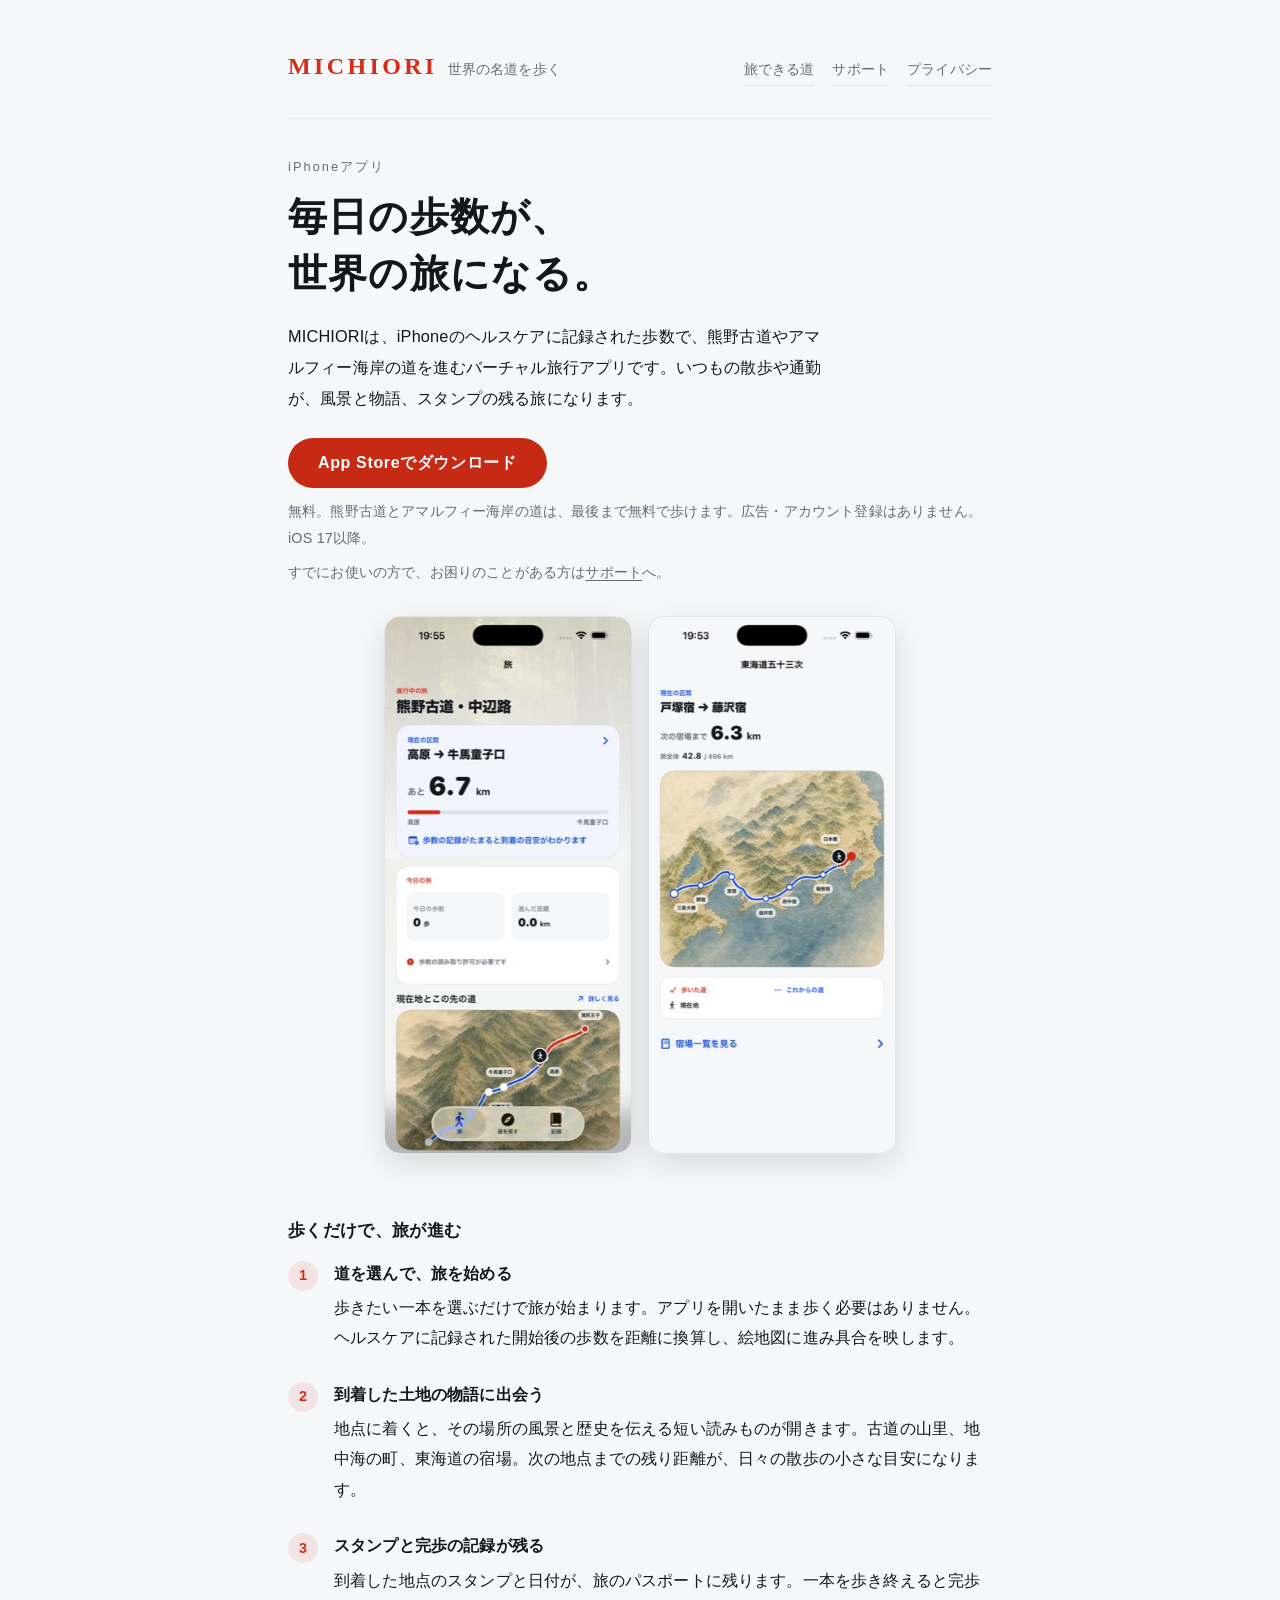
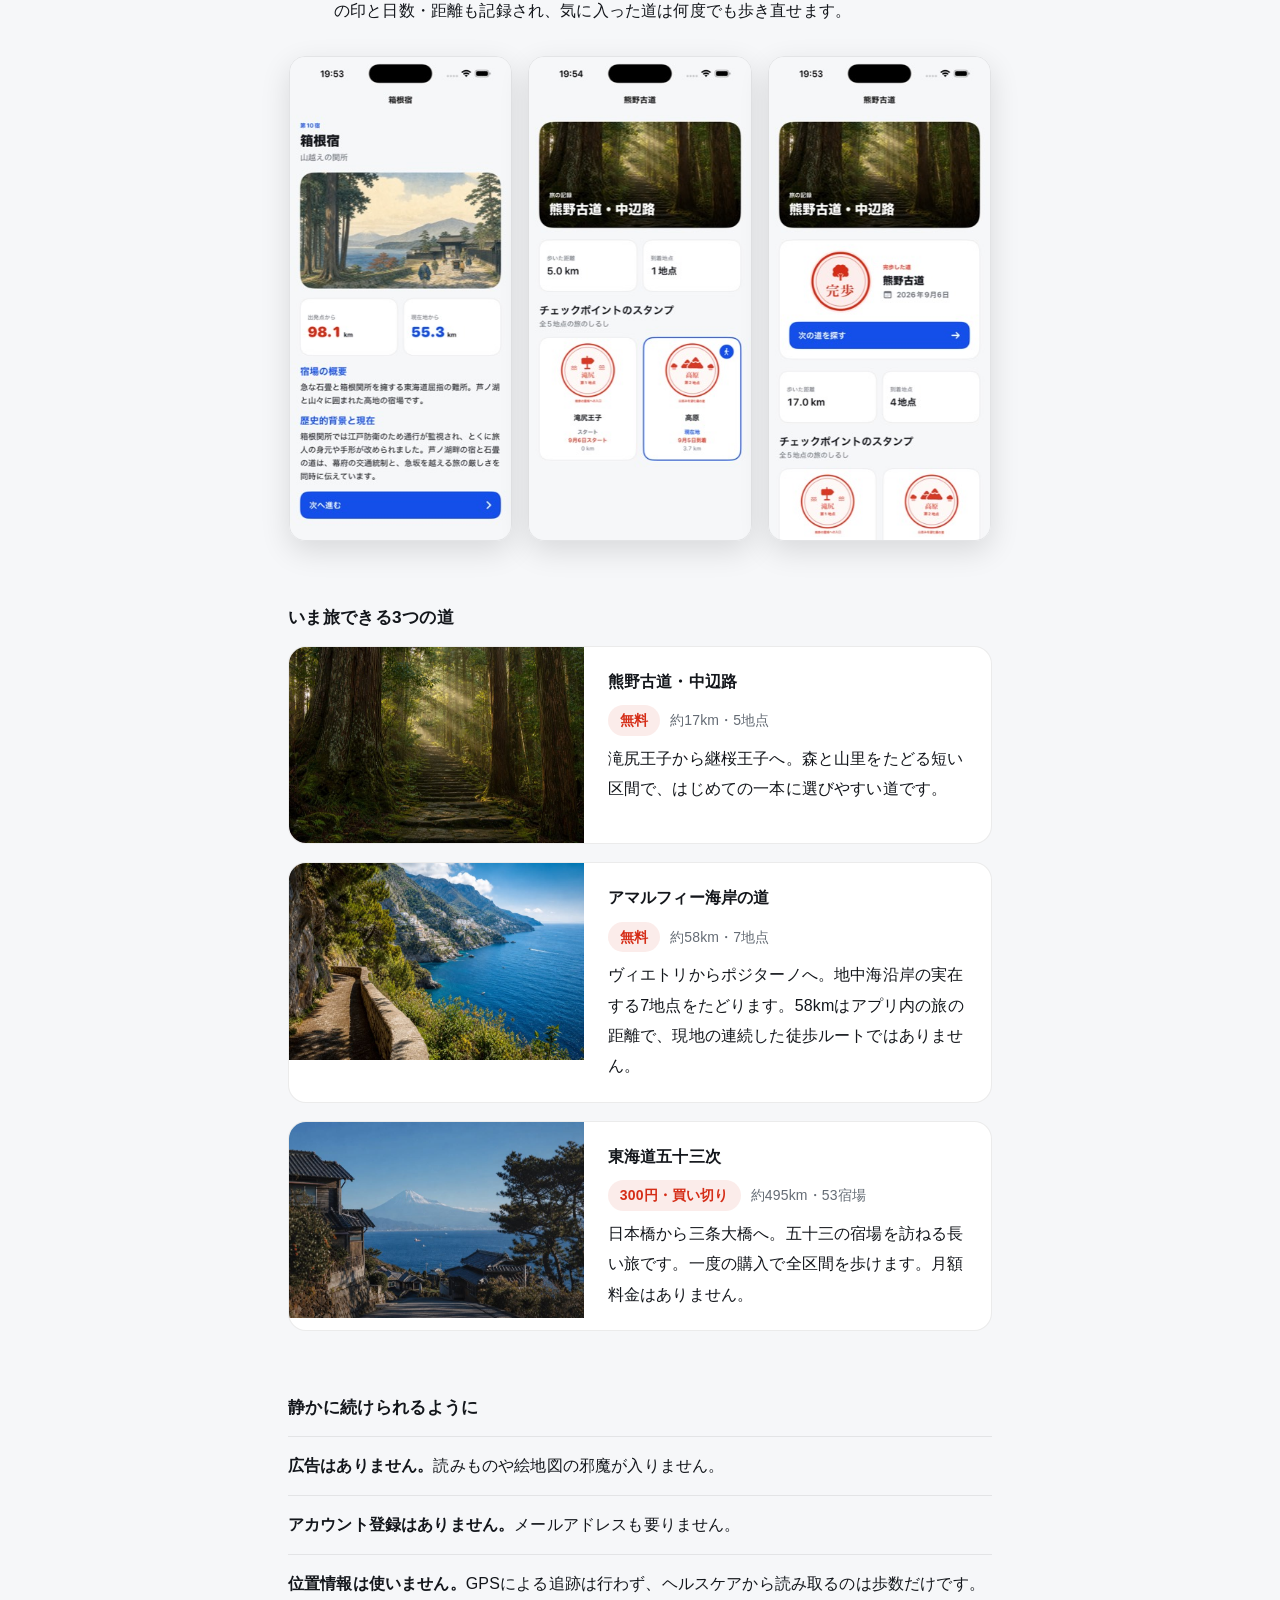
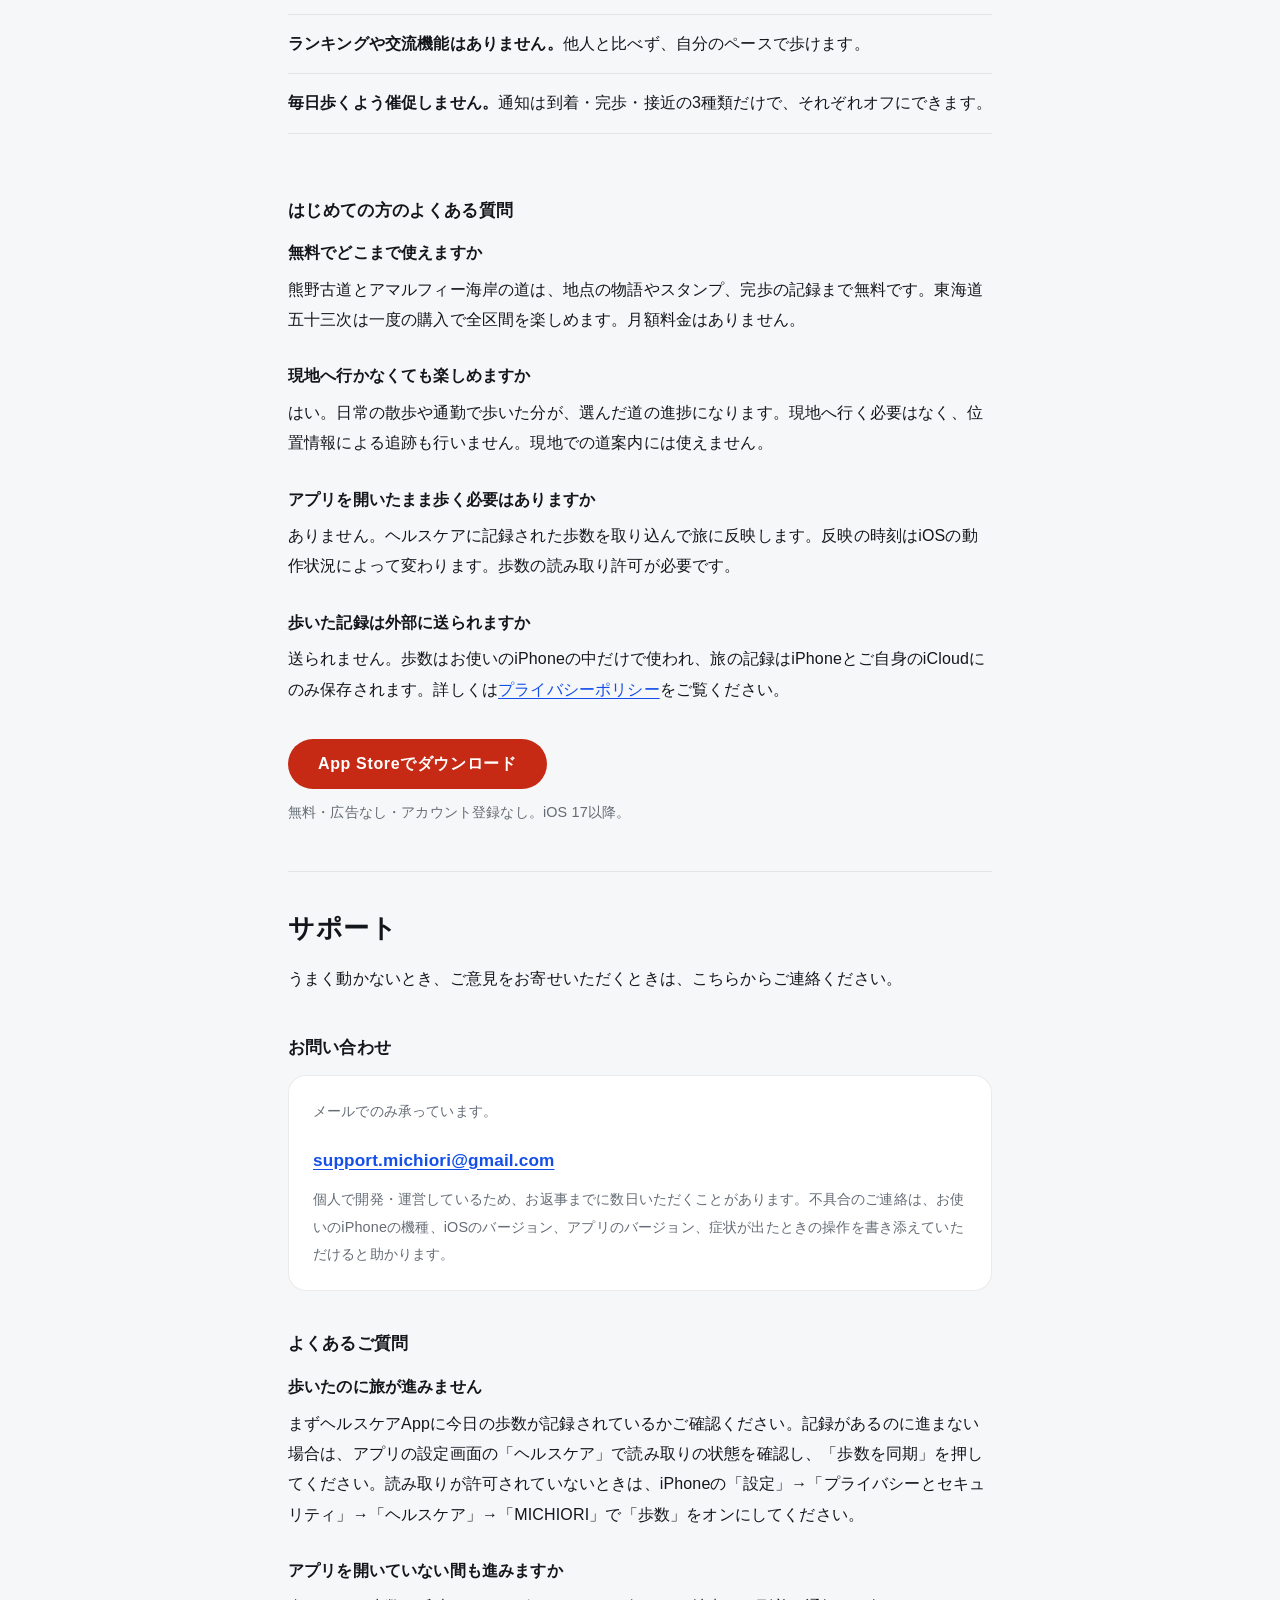
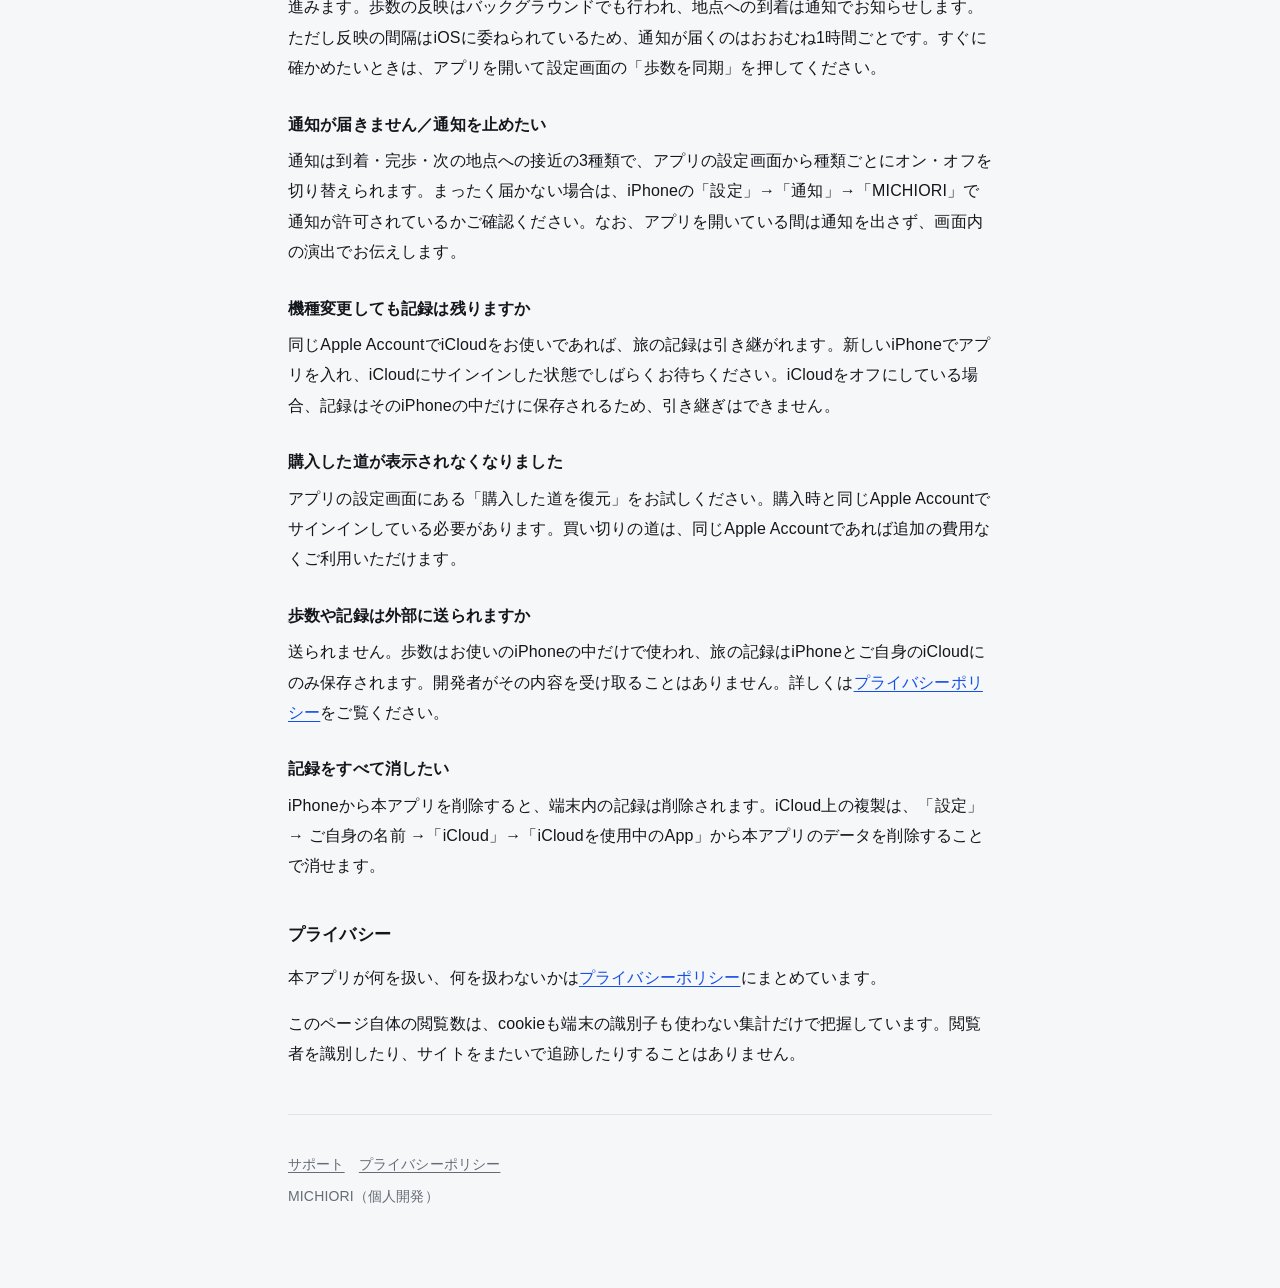
==== commit 742c3a46: "docs: サイトの閲覧計測をCloudflare Web Analyticsで行うことを明示する どれくらいの人が来てどこから来たかを知るために、サイト側の計測を入れる。 Googleアナリティクス" ====
--- a/index.html
+++ b/index.html
@@ -282,6 +282,9 @@
           <p>
             本アプリが何を扱い、何を扱わないかは<a href="privacy-policy.html">プライバシーポリシー</a>にまとめています。
           </p>
+          <p>
+            このページ自体の閲覧数は、cookieも端末の識別子も使わない集計だけで把握しています。閲覧者を識別したり、サイトをまたいで追跡したりすることはありません。
+          </p>
         </section>
       </main>
 
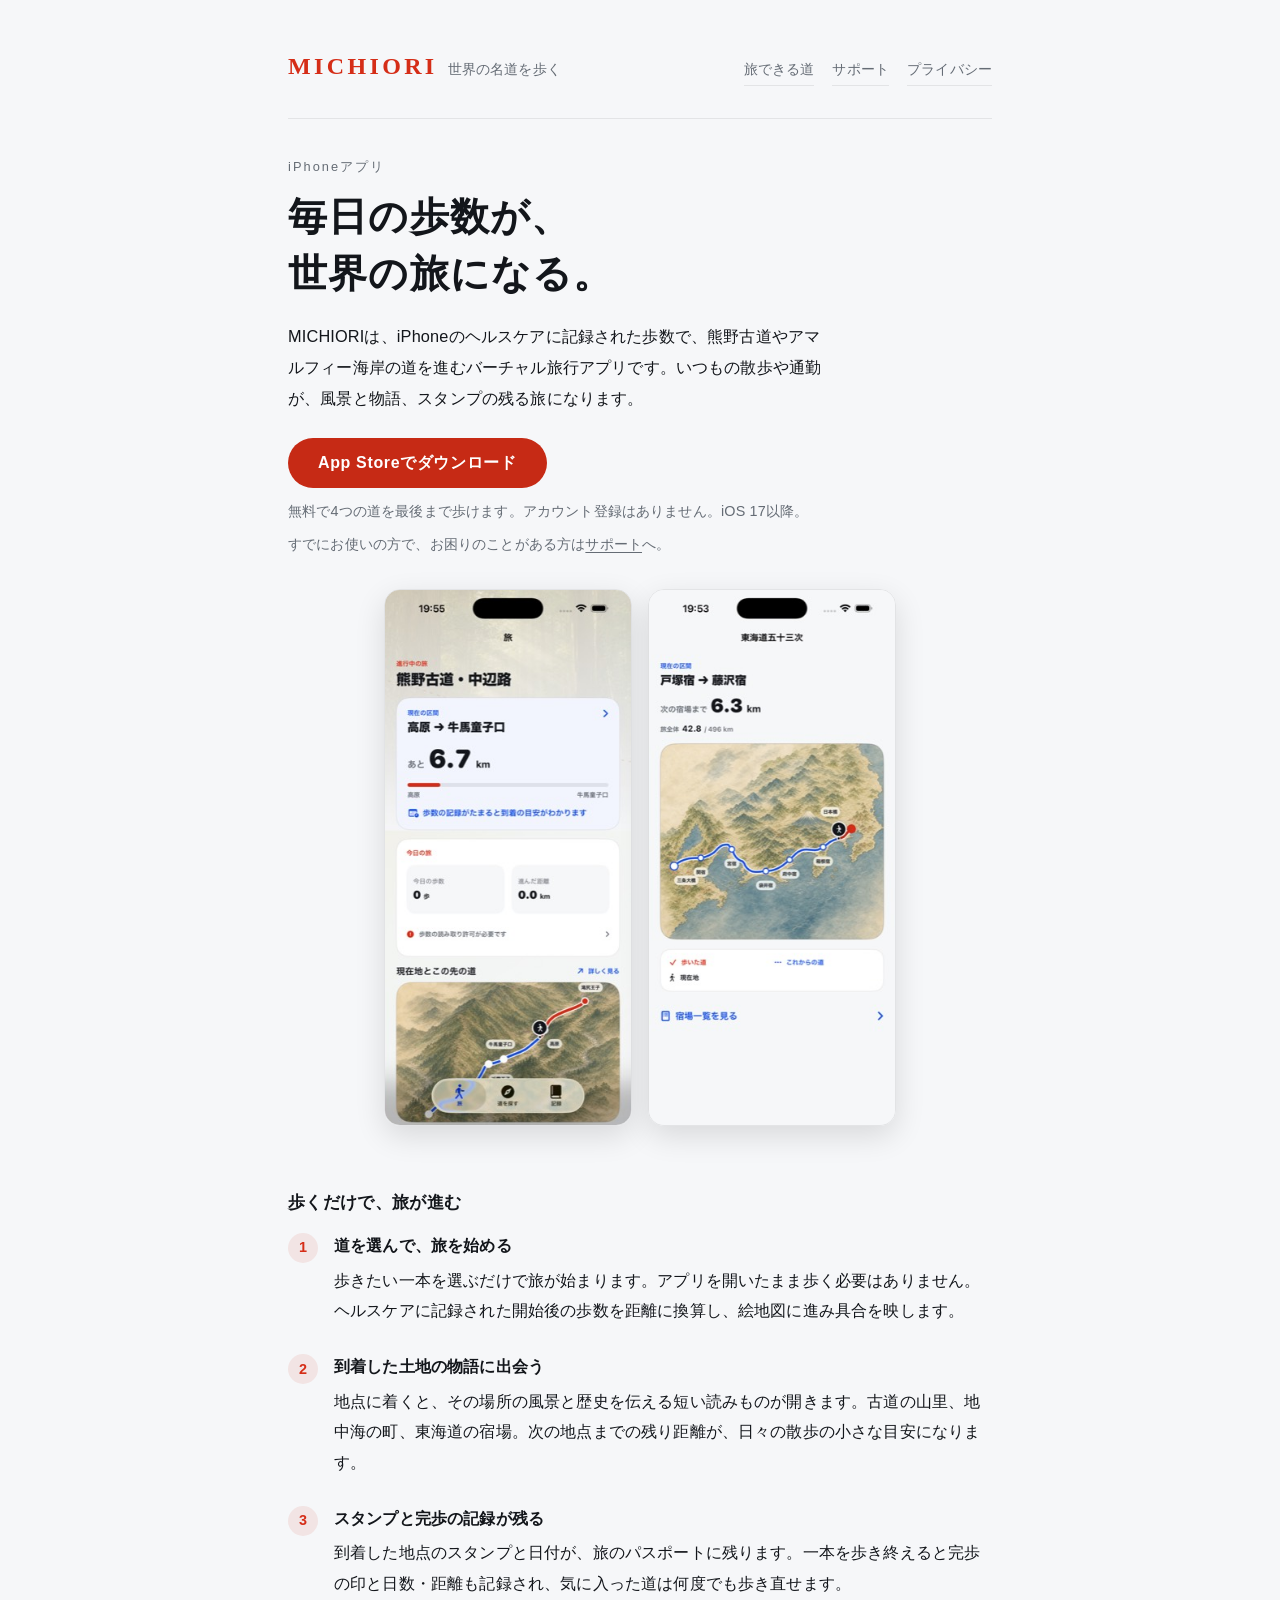
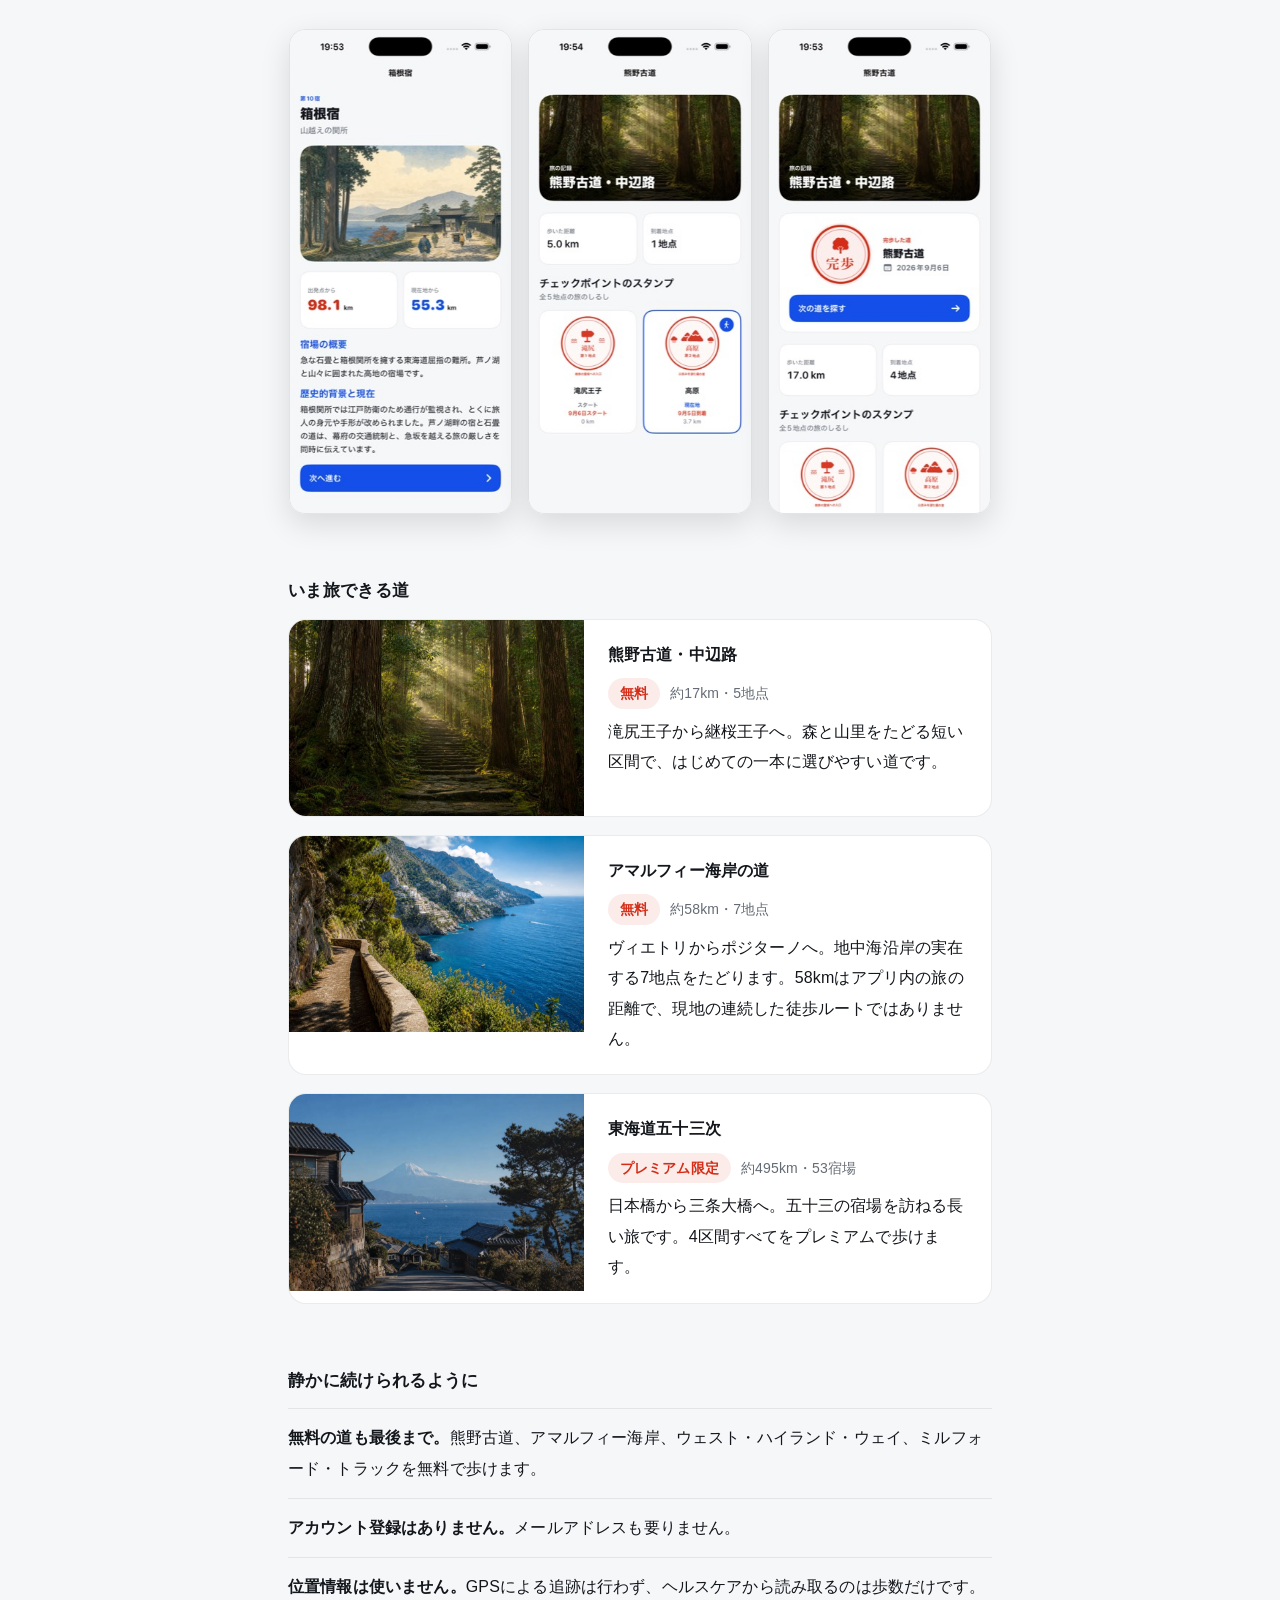
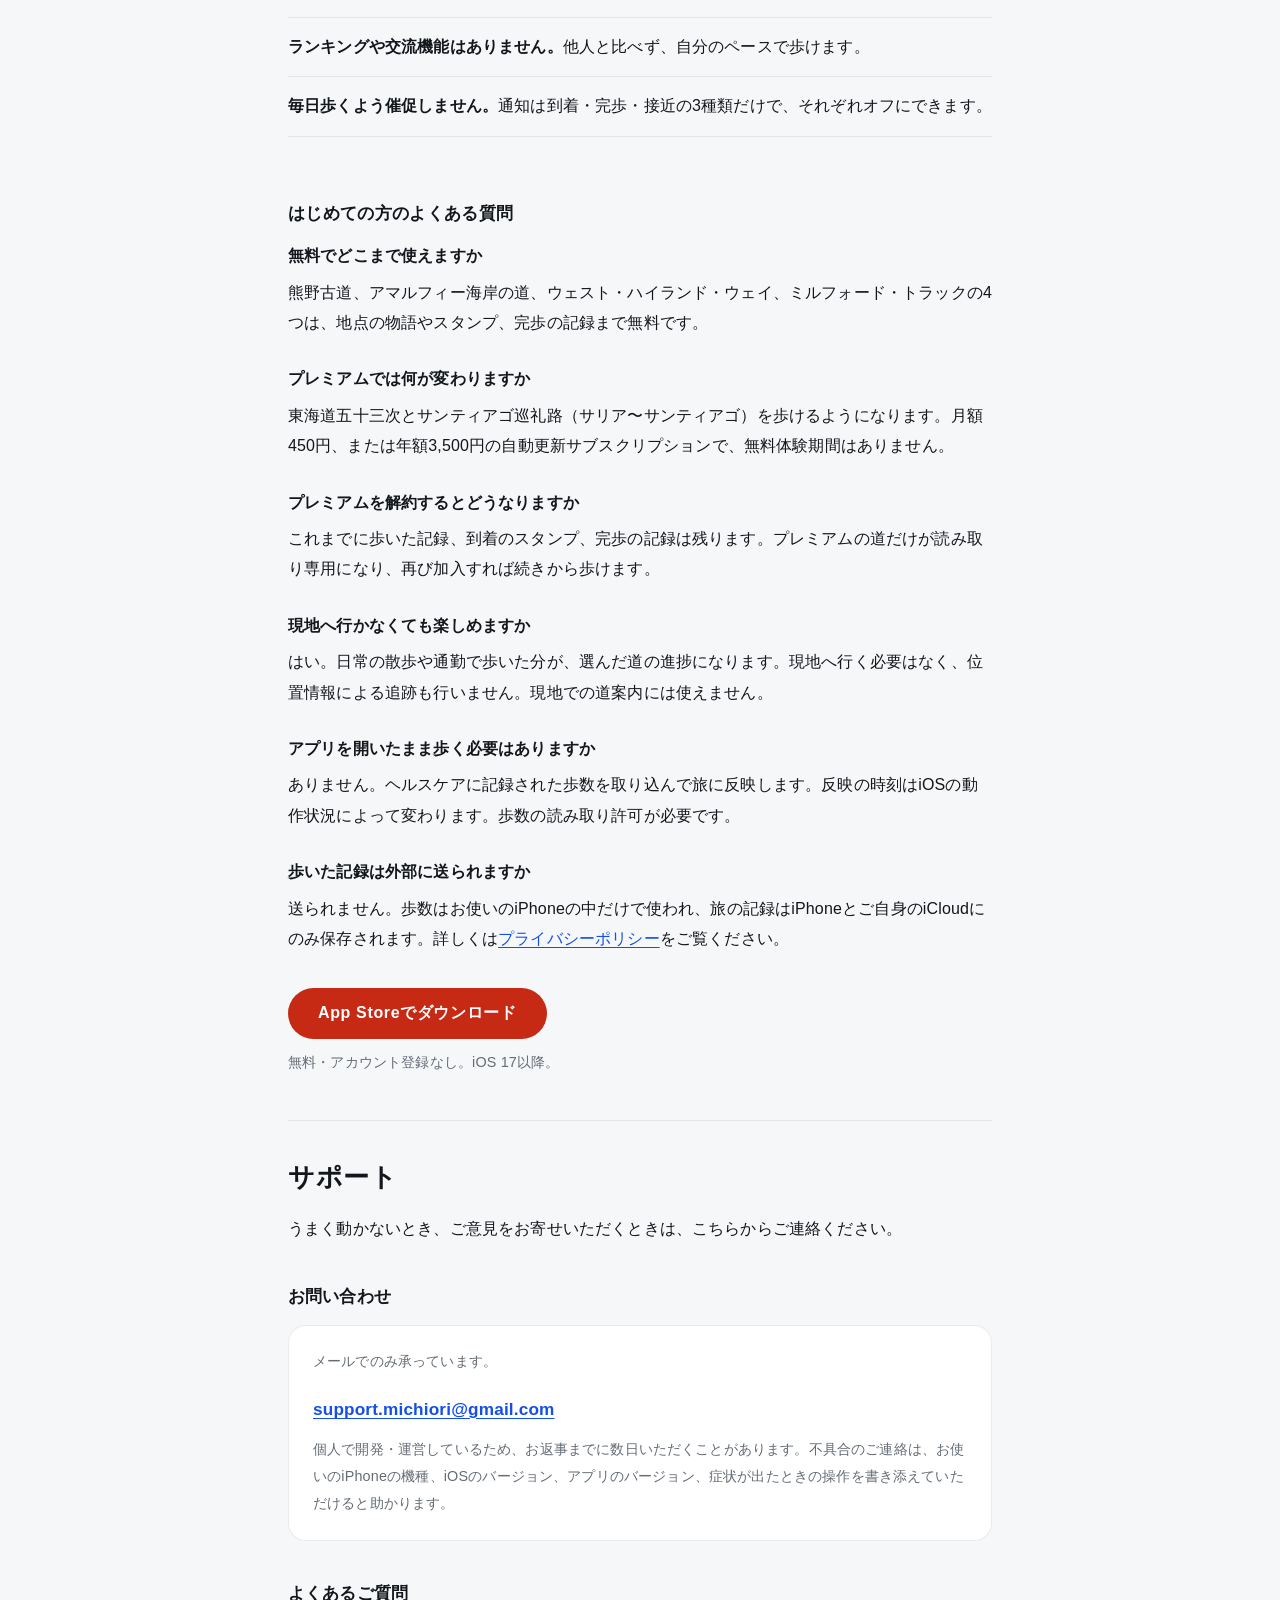
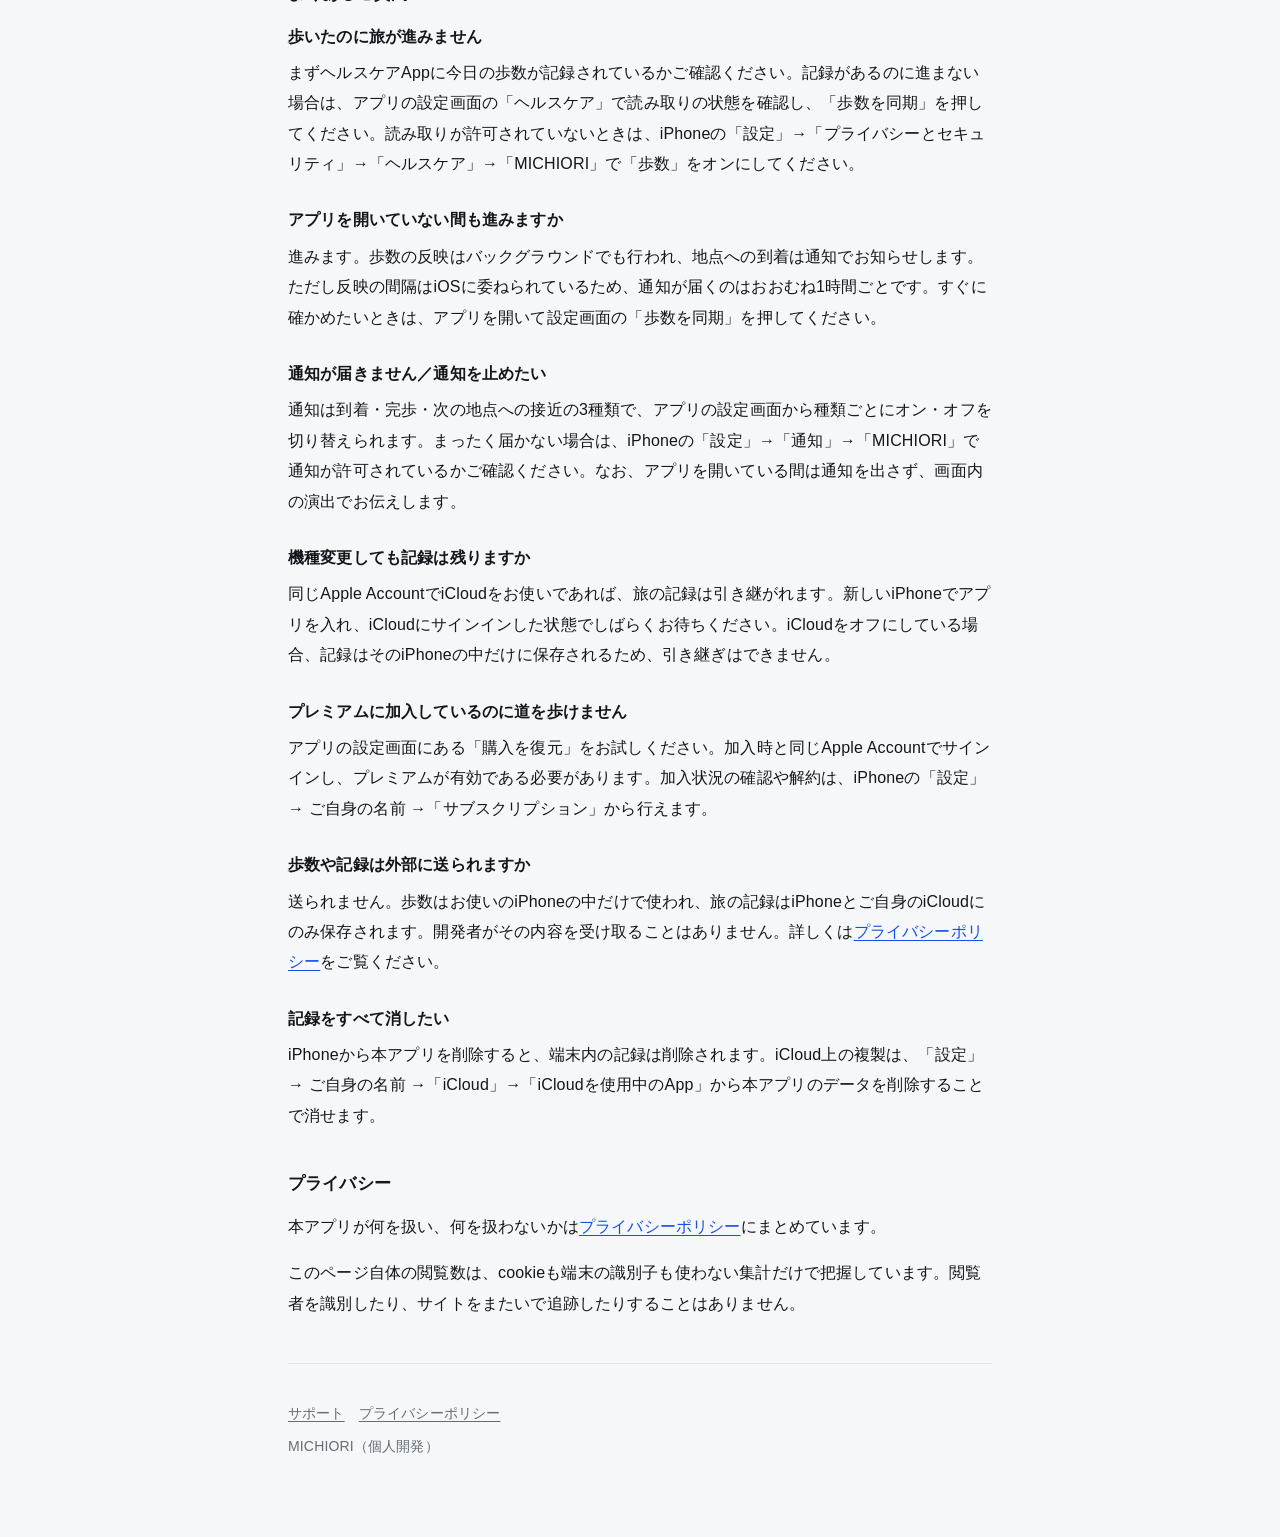
==== commit 623ace2b: "fix: 販売案内をプレミアム購読へ更新する アプリ本体が買い切りから自動更新サブスクリプションへ移行したため、公開中のLP、FAQ、プライバシーポリシーを現行仕様に同期する。  - 無料4ルートとプ" ====
--- a/index.html
+++ b/index.html
@@ -6,7 +6,7 @@
     <title>MICHIORI｜歩数で世界の名道を旅する iPhoneアプリ</title>
     <meta
       name="description"
-      content="MICHIORIは、iPhoneのヘルスケアに記録された歩数で熊野古道やアマルフィー海岸の道を進むバーチャル旅行アプリ。到着した土地の風景と物語、スタンプが旅のパスポートに残ります。2つの道は最後まで無料。広告・アカウント登録はありません。"
+      content="MICHIORIは、iPhoneのヘルスケアに記録された歩数で世界の名道を進むバーチャル旅行アプリ。到着した土地の風景と物語、スタンプが旅のパスポートに残ります。4つの道は最後まで無料。アカウント登録はありません。"
     />
     <meta name="apple-itunes-app" content="app-id=6800734656" />
     <link rel="canonical" href="https://michiori.pages.dev/" />
@@ -21,7 +21,7 @@
     <meta property="og:title" content="MICHIORI｜歩数で世界の名道を旅する" />
     <meta
       property="og:description"
-      content="いつもの散歩で、熊野古道やアマルフィー海岸を旅しませんか。毎日の歩数で絵地図を進み、到着した土地の風景と物語、スタンプを集めるバーチャル旅行アプリ。2つの道は最後まで無料。"
+      content="いつもの散歩で、熊野古道やアマルフィー海岸を旅しませんか。毎日の歩数で絵地図を進み、到着した土地の風景と物語、スタンプを集めるバーチャル旅行アプリ。4つの道は最後まで無料。"
     />
     <meta property="og:image" content="https://michiori.pages.dev/images/ogp.jpg" />
     <meta property="og:image:width" content="1200" />
@@ -56,7 +56,7 @@
             <a class="button" href="https://apps.apple.com/app/id6800734656">App Storeでダウンロード</a>
           </p>
           <p class="note cta-note">
-            無料。熊野古道とアマルフィー海岸の道は、最後まで無料で歩けます。広告・アカウント登録はありません。iOS 17以降。
+            無料で4つの道を最後まで歩けます。アカウント登録はありません。iOS 17以降。
           </p>
           <p class="note support-hint">
             すでにお使いの方で、お困りのことがある方は<a href="#support">サポート</a>へ。
@@ -122,7 +122,7 @@
         </section>
 
         <section id="routes">
-          <h2>いま旅できる3つの道</h2>
+          <h2>いま旅できる道</h2>
           <div class="routes">
             <article class="route">
               <img
@@ -168,9 +168,9 @@
               />
               <div class="route-body">
                 <h3>東海道五十三次</h3>
-                <p class="meta"><span class="price">300円・買い切り</span><span>約495km・53宿場</span></p>
+                <p class="meta"><span class="price">プレミアム限定</span><span>約495km・53宿場</span></p>
                 <p>
-                  日本橋から三条大橋へ。五十三の宿場を訪ねる長い旅です。一度の購入で全区間を歩けます。月額料金はありません。
+                  日本橋から三条大橋へ。五十三の宿場を訪ねる長い旅です。4区間すべてをプレミアムで歩けます。
                 </p>
               </div>
             </article>
@@ -180,7 +180,7 @@
         <section id="quiet">
           <h2>静かに続けられるように</h2>
           <ul class="quiet-list">
-            <li><strong>広告はありません。</strong>読みものや絵地図の邪魔が入りません。</li>
+            <li><strong>無料の道も最後まで。</strong>熊野古道、アマルフィー海岸、ウェスト・ハイランド・ウェイ、ミルフォード・トラックを無料で歩けます。</li>
             <li><strong>アカウント登録はありません。</strong>メールアドレスも要りません。</li>
             <li>
               <strong>位置情報は使いません。</strong>GPSによる追跡は行わず、ヘルスケアから読み取るのは歩数だけです。
@@ -199,7 +199,17 @@
           <div class="faq">
             <h3>無料でどこまで使えますか</h3>
             <p>
-              熊野古道とアマルフィー海岸の道は、地点の物語やスタンプ、完歩の記録まで無料です。東海道五十三次は一度の購入で全区間を楽しめます。月額料金はありません。
+              熊野古道、アマルフィー海岸の道、ウェスト・ハイランド・ウェイ、ミルフォード・トラックの4つは、地点の物語やスタンプ、完歩の記録まで無料です。
+            </p>
+
+            <h3>プレミアムでは何が変わりますか</h3>
+            <p>
+              東海道五十三次とサンティアゴ巡礼路（サリア〜サンティアゴ）を歩けるようになります。月額450円、または年額3,500円の自動更新サブスクリプションで、無料体験期間はありません。
+            </p>
+
+            <h3>プレミアムを解約するとどうなりますか</h3>
+            <p>
+              これまでに歩いた記録、到着のスタンプ、完歩の記録は残ります。プレミアムの道だけが読み取り専用になり、再び加入すれば続きから歩けます。
             </p>
 
             <h3>現地へ行かなくても楽しめますか</h3>
@@ -220,7 +230,7 @@
           <p class="cta cta-tail">
             <a class="button" href="https://apps.apple.com/app/id6800734656">App Storeでダウンロード</a>
           </p>
-          <p class="note cta-note">無料・広告なし・アカウント登録なし。iOS 17以降。</p>
+          <p class="note cta-note">無料・アカウント登録なし。iOS 17以降。</p>
         </section>
 
         <hr />
@@ -262,9 +272,9 @@
               同じApple AccountでiCloudをお使いであれば、旅の記録は引き継がれます。新しいiPhoneでアプリを入れ、iCloudにサインインした状態でしばらくお待ちください。iCloudをオフにしている場合、記録はそのiPhoneの中だけに保存されるため、引き継ぎはできません。
             </p>
 
-            <h4>購入した道が表示されなくなりました</h4>
-            <p>
-              アプリの設定画面にある「購入した道を復元」をお試しください。購入時と同じApple Accountでサインインしている必要があります。買い切りの道は、同じApple Accountであれば追加の費用なくご利用いただけます。
+            <h4>プレミアムに加入しているのに道を歩けません</h4>
+            <p>
+              アプリの設定画面にある「購入を復元」をお試しください。加入時と同じApple Accountでサインインし、プレミアムが有効である必要があります。加入状況の確認や解約は、iPhoneの「設定」→ ご自身の名前 →「サブスクリプション」から行えます。
             </p>
 
             <h4>歩数や記録は外部に送られますか</h4>
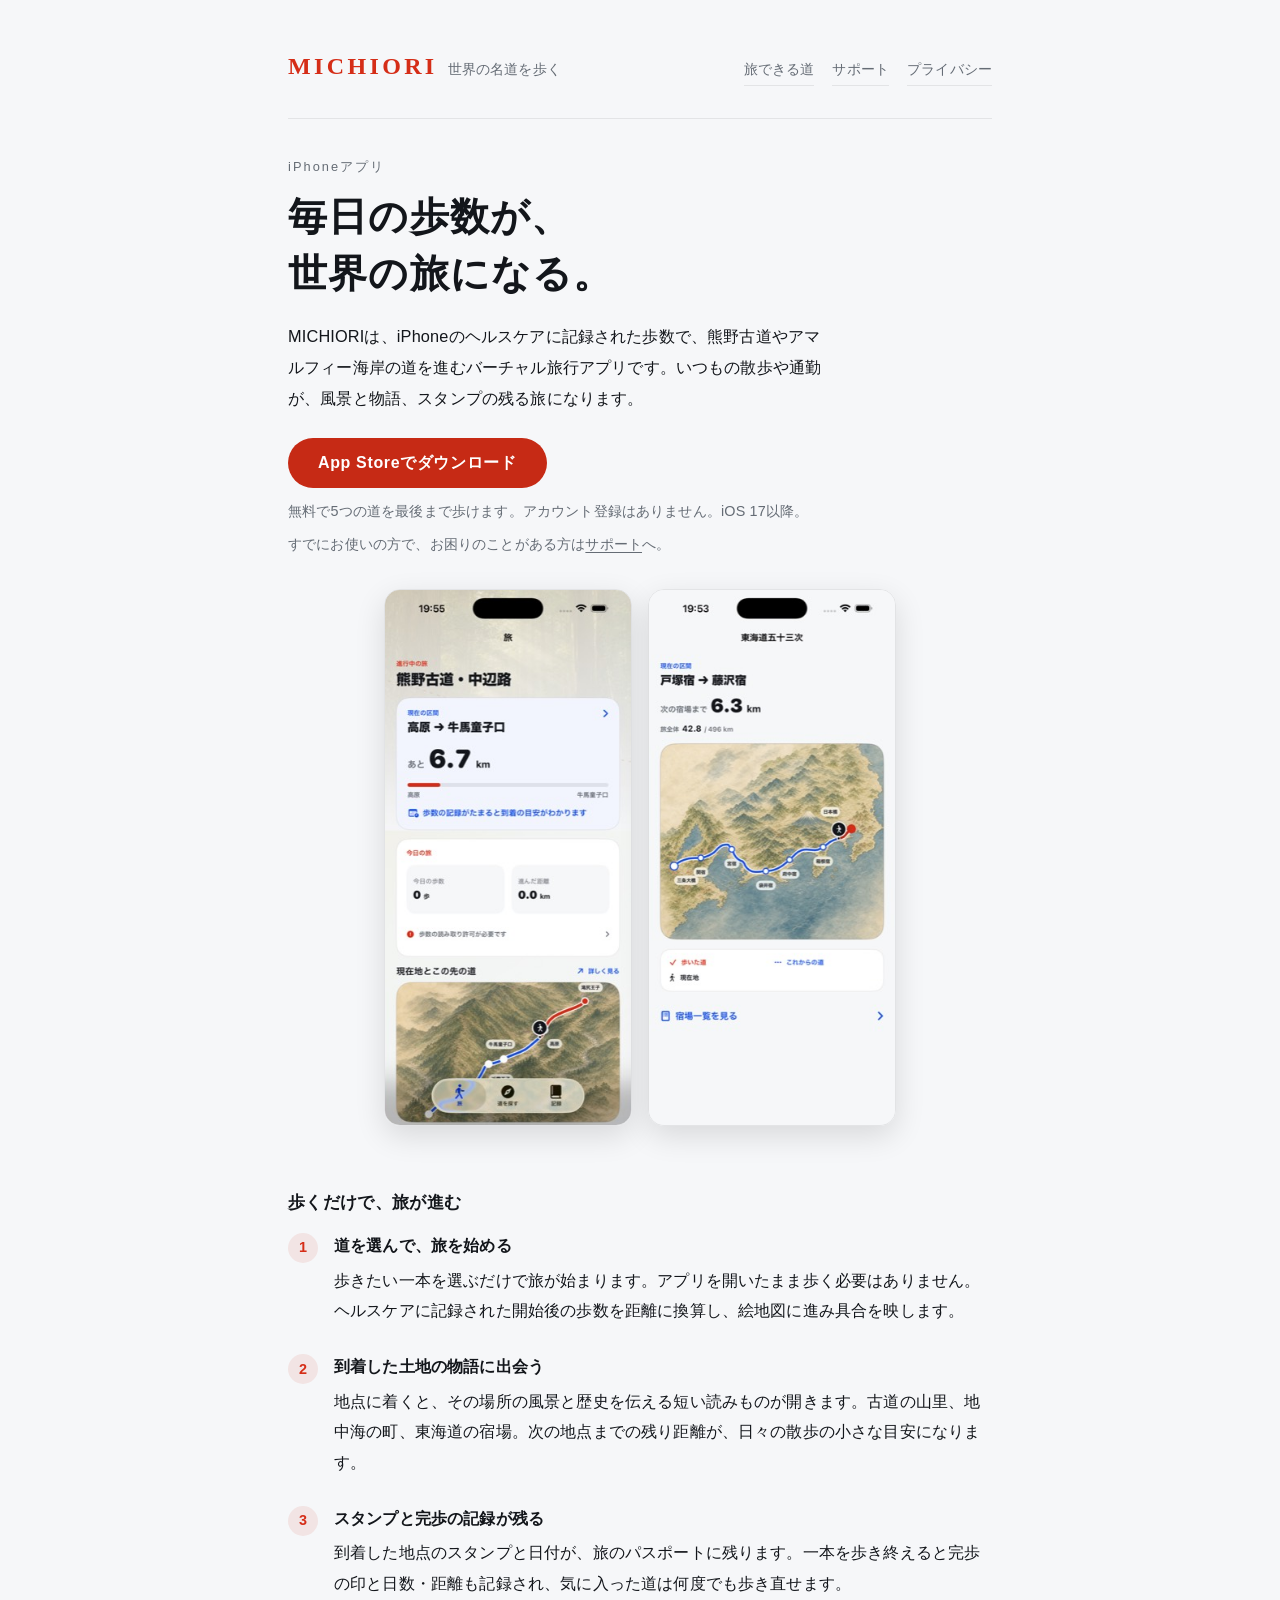
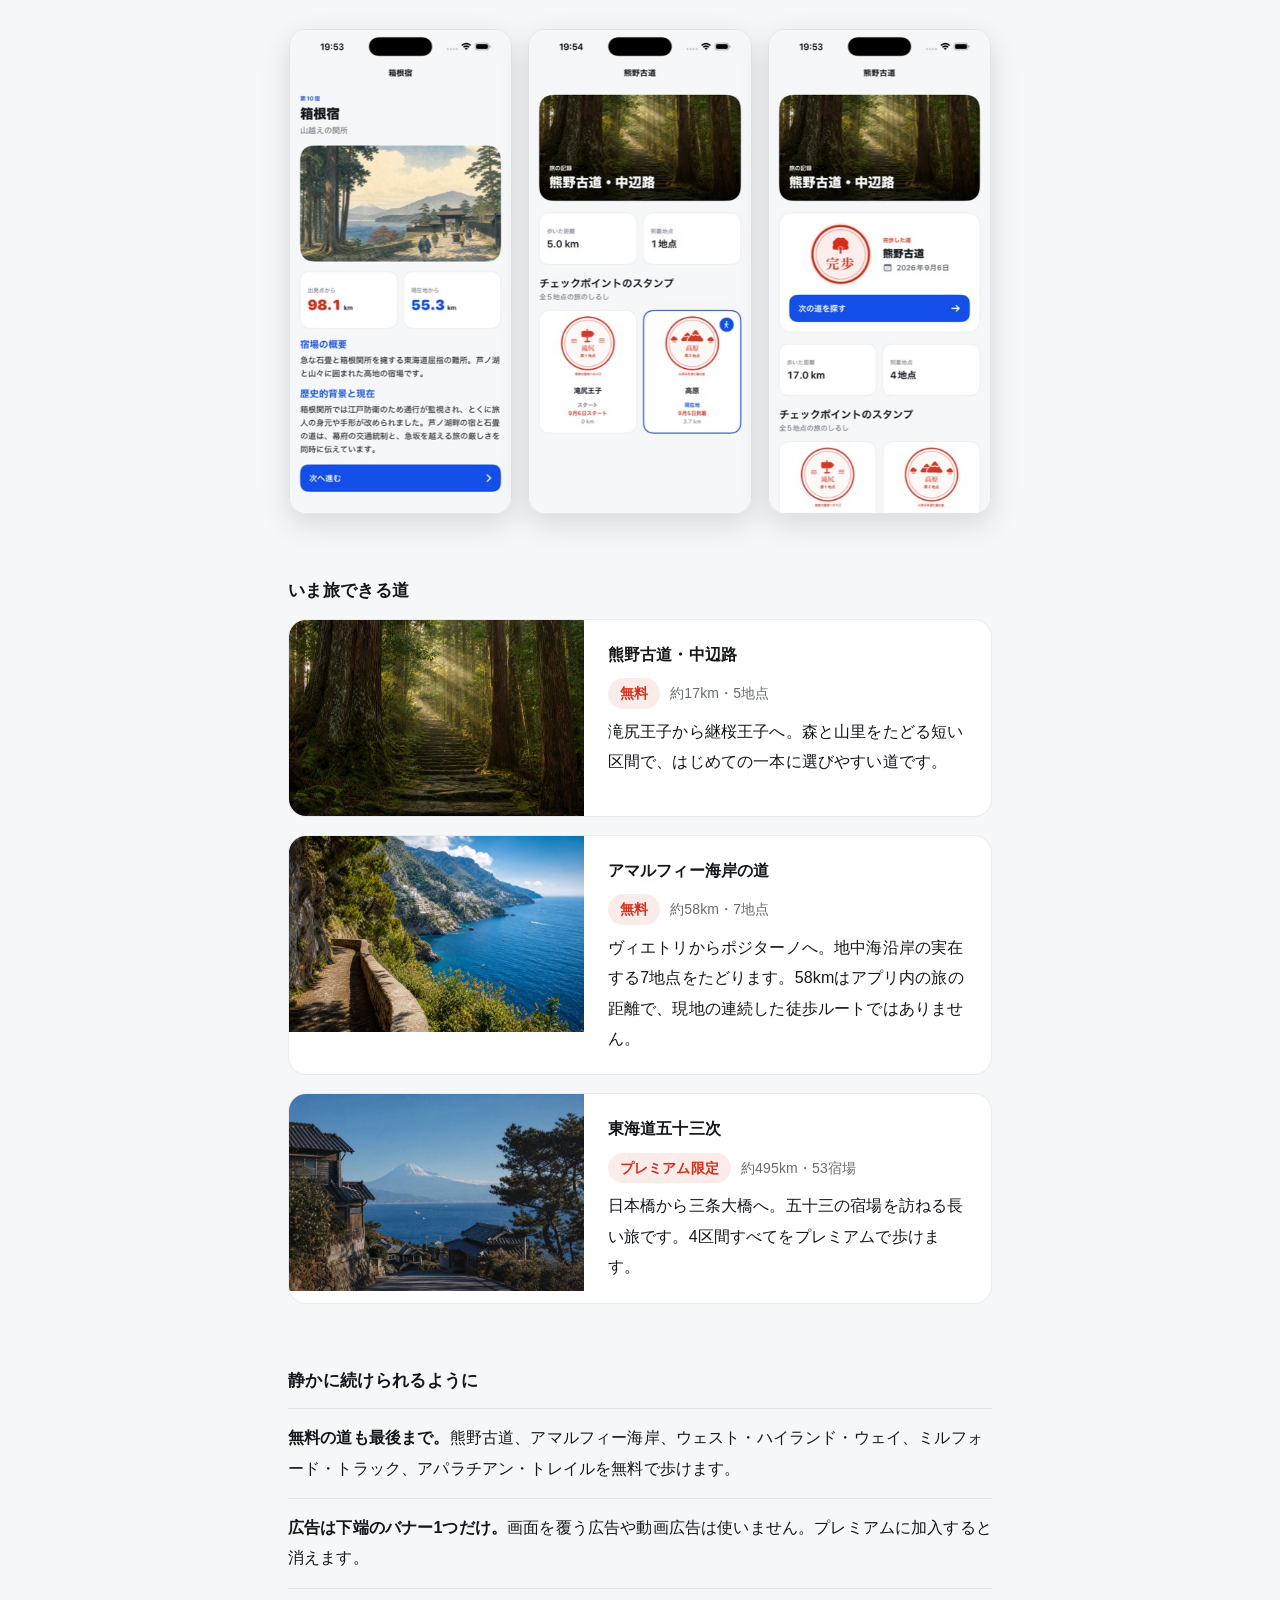
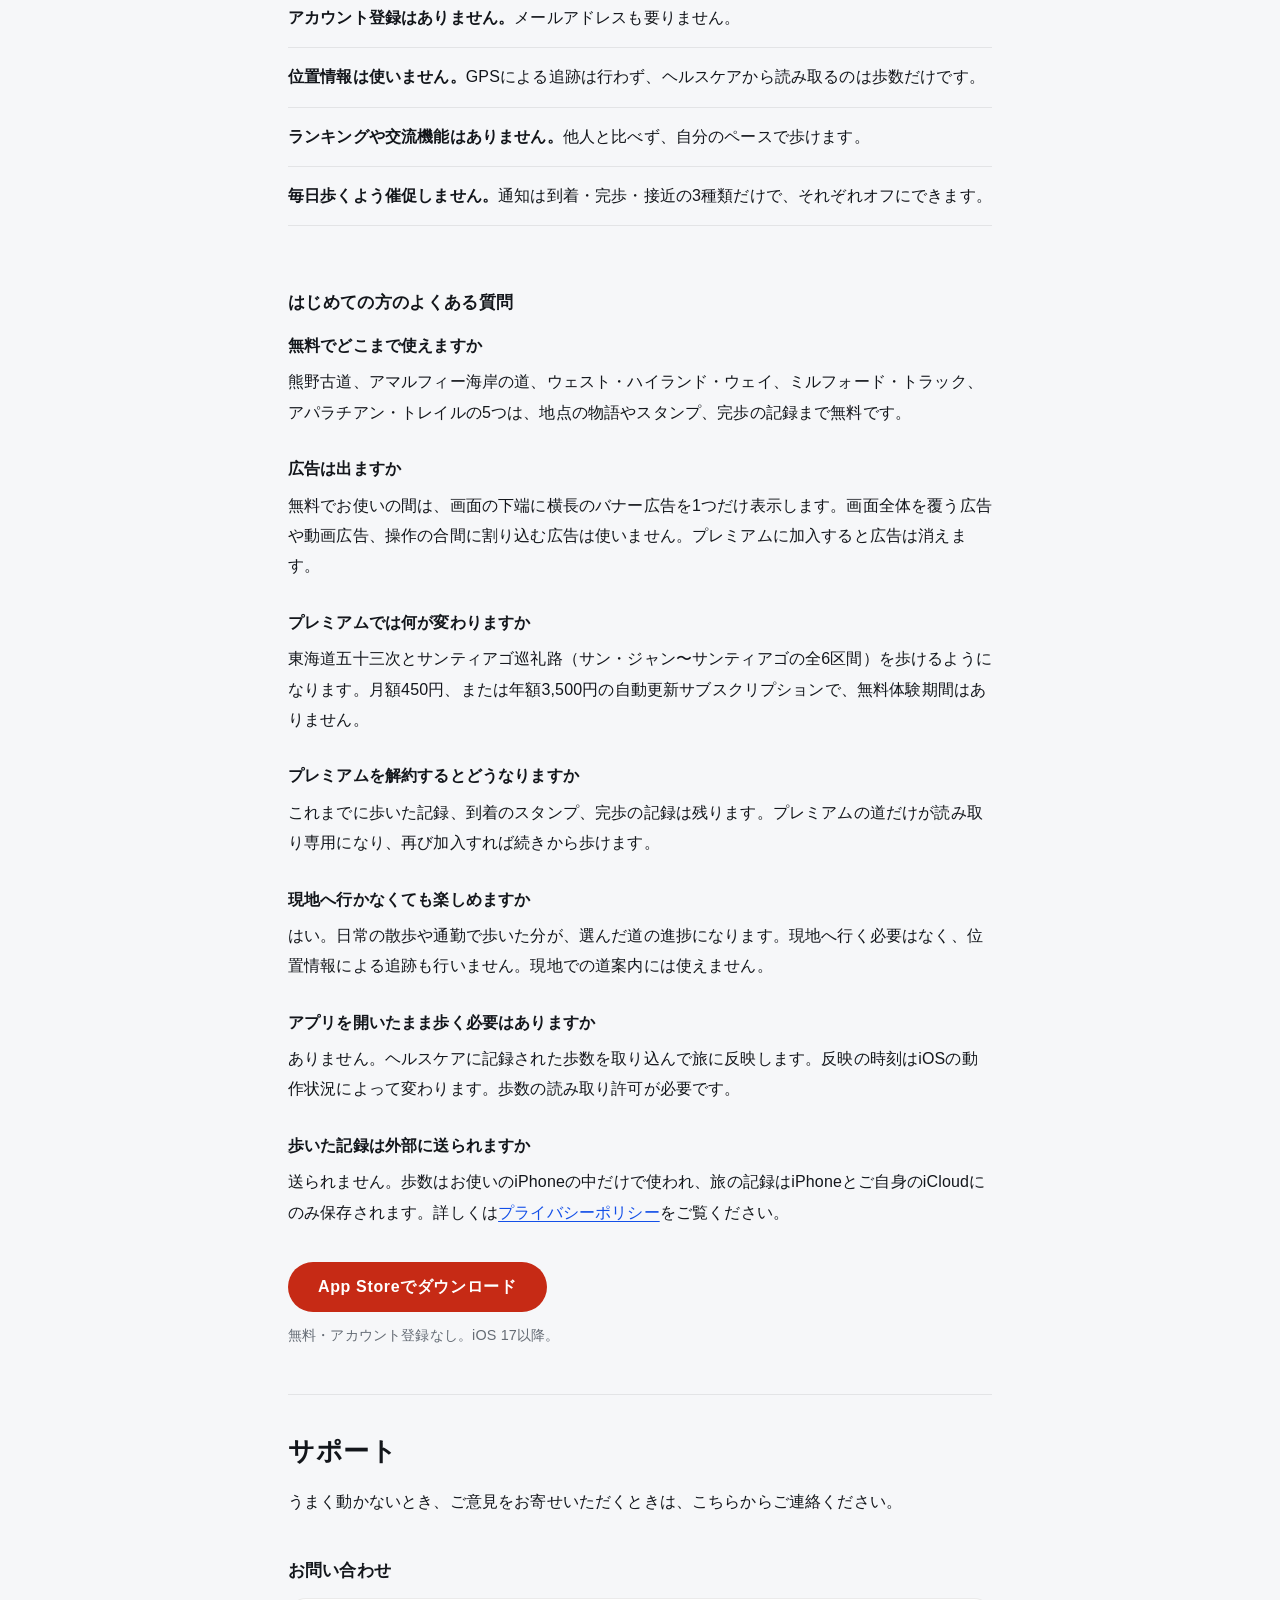
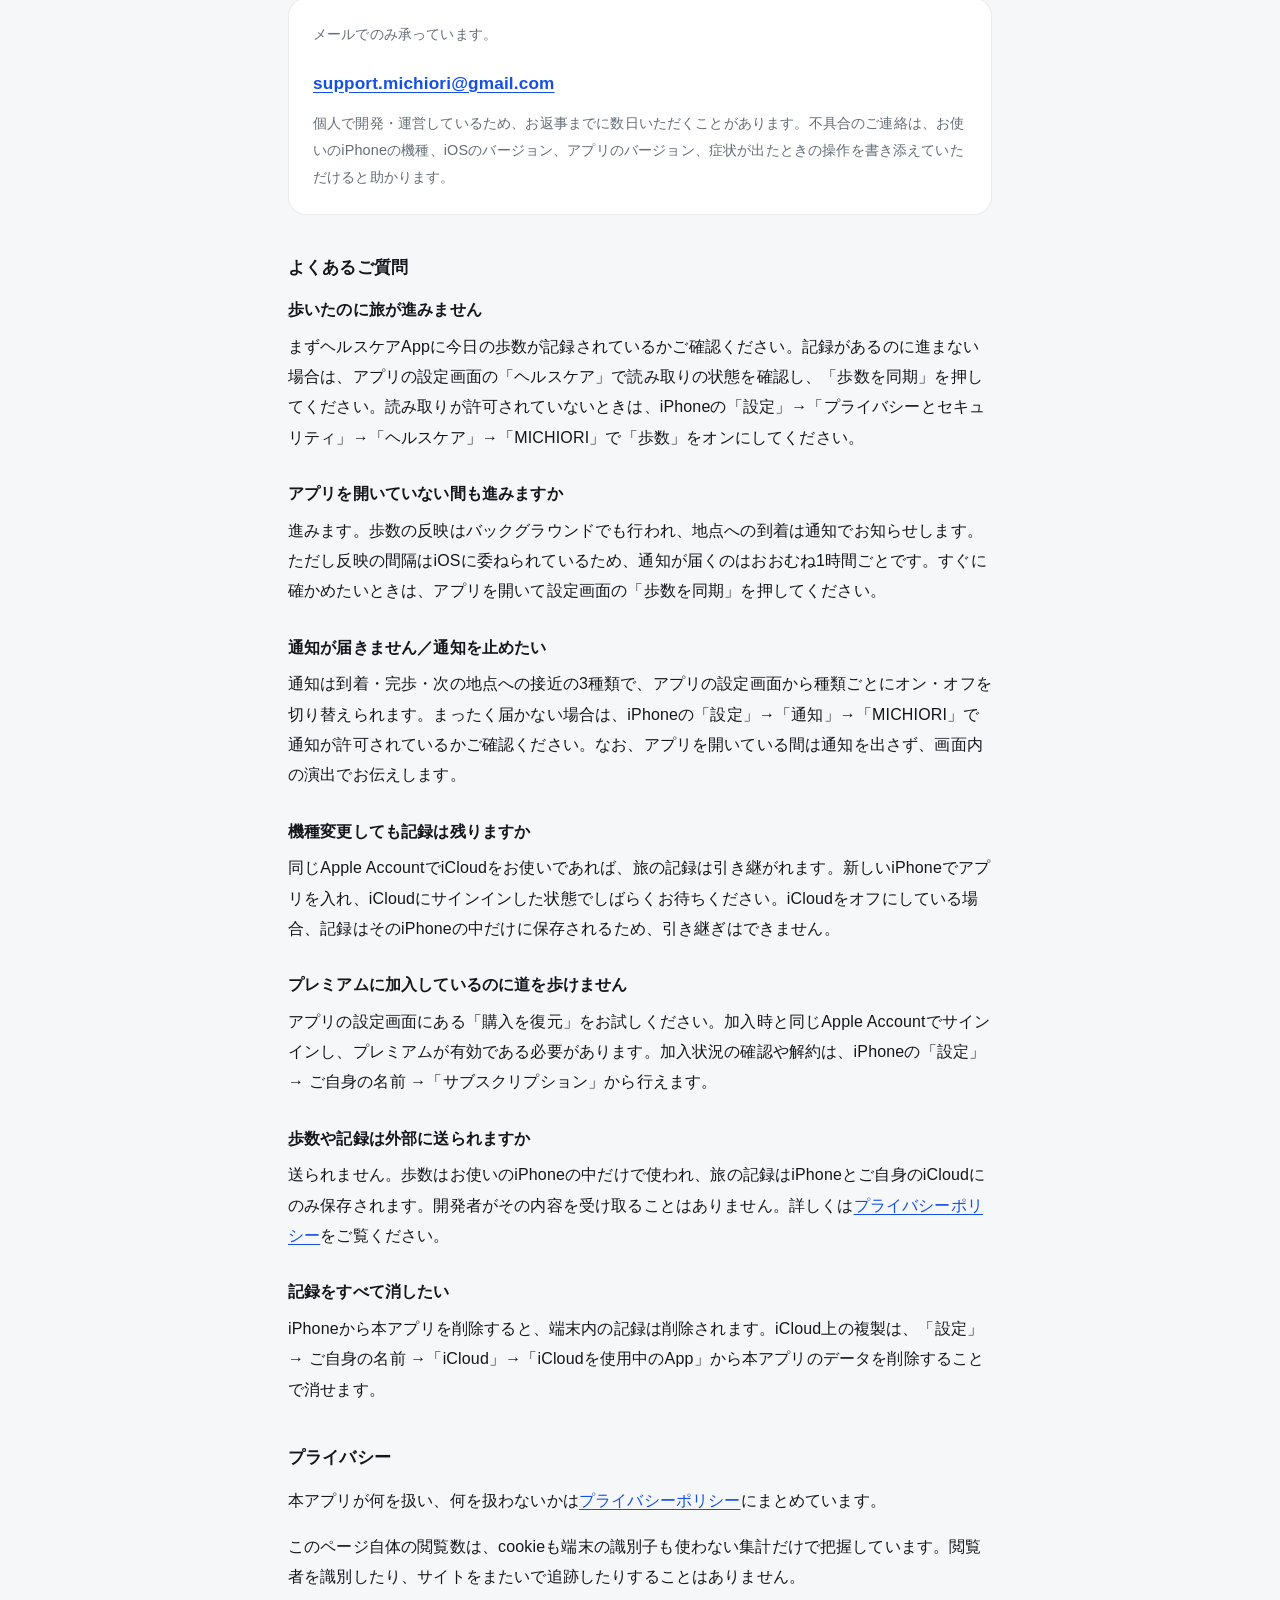
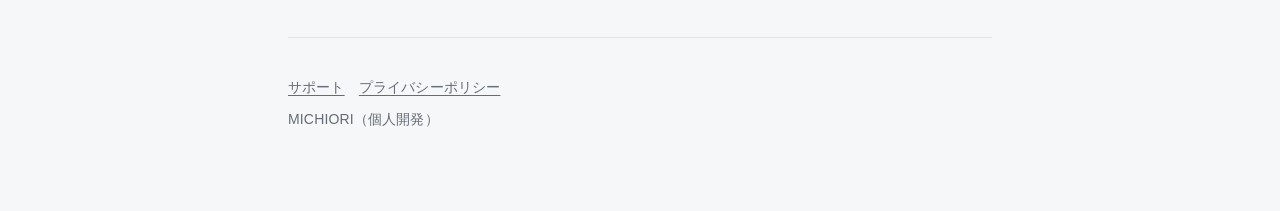
==== commit 81e6aecd: "docs: 公開サイトを広告のある版へ揃える privacy-policy.html を docs/privacy-policy.md の2026-09-23版へ同期する。 広告とATTの第6節を新設" ====
--- a/index.html
+++ b/index.html
@@ -56,7 +56,7 @@
             <a class="button" href="https://apps.apple.com/app/id6800734656">App Storeでダウンロード</a>
           </p>
           <p class="note cta-note">
-            無料で4つの道を最後まで歩けます。アカウント登録はありません。iOS 17以降。
+            無料で5つの道を最後まで歩けます。アカウント登録はありません。iOS 17以降。
           </p>
           <p class="note support-hint">
             すでにお使いの方で、お困りのことがある方は<a href="#support">サポート</a>へ。
@@ -180,7 +180,8 @@
         <section id="quiet">
           <h2>静かに続けられるように</h2>
           <ul class="quiet-list">
-            <li><strong>無料の道も最後まで。</strong>熊野古道、アマルフィー海岸、ウェスト・ハイランド・ウェイ、ミルフォード・トラックを無料で歩けます。</li>
+            <li><strong>無料の道も最後まで。</strong>熊野古道、アマルフィー海岸、ウェスト・ハイランド・ウェイ、ミルフォード・トラック、アパラチアン・トレイルを無料で歩けます。</li>
+            <li><strong>広告は下端のバナー1つだけ。</strong>画面を覆う広告や動画広告は使いません。プレミアムに加入すると消えます。</li>
             <li><strong>アカウント登録はありません。</strong>メールアドレスも要りません。</li>
             <li>
               <strong>位置情報は使いません。</strong>GPSによる追跡は行わず、ヘルスケアから読み取るのは歩数だけです。
@@ -199,12 +200,17 @@
           <div class="faq">
             <h3>無料でどこまで使えますか</h3>
             <p>
-              熊野古道、アマルフィー海岸の道、ウェスト・ハイランド・ウェイ、ミルフォード・トラックの4つは、地点の物語やスタンプ、完歩の記録まで無料です。
+              熊野古道、アマルフィー海岸の道、ウェスト・ハイランド・ウェイ、ミルフォード・トラック、アパラチアン・トレイルの5つは、地点の物語やスタンプ、完歩の記録まで無料です。
+            </p>
+
+            <h3>広告は出ますか</h3>
+            <p>
+              無料でお使いの間は、画面の下端に横長のバナー広告を1つだけ表示します。画面全体を覆う広告や動画広告、操作の合間に割り込む広告は使いません。プレミアムに加入すると広告は消えます。
             </p>
 
             <h3>プレミアムでは何が変わりますか</h3>
             <p>
-              東海道五十三次とサンティアゴ巡礼路（サリア〜サンティアゴ）を歩けるようになります。月額450円、または年額3,500円の自動更新サブスクリプションで、無料体験期間はありません。
+              東海道五十三次とサンティアゴ巡礼路（サン・ジャン〜サンティアゴの全6区間）を歩けるようになります。月額450円、または年額3,500円の自動更新サブスクリプションで、無料体験期間はありません。
             </p>
 
             <h3>プレミアムを解約するとどうなりますか</h3>
